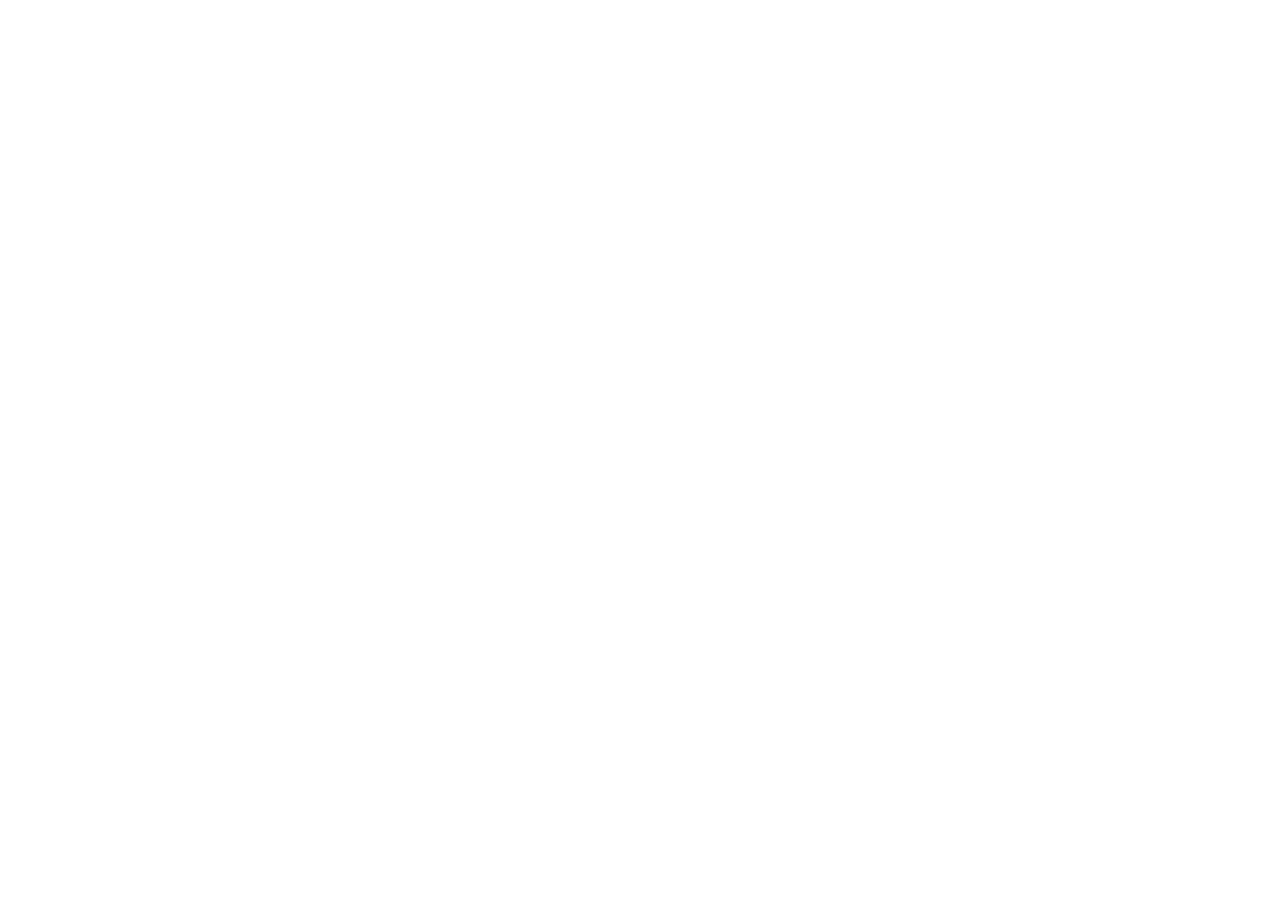
==== index.html @ 4119b483 "estructura basica pagina Viajes Chile- Autor Adrián Ramos" ====
<!DOCTYPE html>
<html lang="es">
<head>
    <meta charset="UTF-8">
    <!-- Metas -->
    <meta http-equiv="X-UA-Compatible" content="IE=edge">
    <meta name="viewport" content="width=device-width, initial-scale=1.0">
    <meta name="title" content="Viajes_Chile || Desafio Latam">
    <meta name="description" content="Sitio de Agencia de viajes --Viajes Chile--, viaja a todo chile a precios modicos">
    <meta name="author" content="Adrian Ramos">
    <meta name="keywords" content="Viajes Chile, Quienes Somos, Contactos, Destacados">
    <!-- Bootstraps -->
    <link href="https://cdn.jsdelivr.net/npm/bootstrap@5.1.3/dist/css/bootstrap.min.css" rel="stylesheet" integrity="sha384-1BmE4kWBq78iYhFldvKuhfTAU6auU8tT94WrHftjDbrCEXSU1oBoqyl2QvZ6jIW3" crossorigin="anonymous">
    <!-- Fonts -->
    <script src="https://kit.fontawesome.com/41b8753ddc.js" crossorigin="anonymous"></script>
    <!-- icons -->
    <script src="https://kit.fontawesome.com/41b8753ddc.js" crossorigin="anonymous"></script>
    <!-- Style -->
    <link rel="stylesheet" href="Assets/css/style.css">
    <title>Viajes_Chile ||Desafio Latam</title>
</head>
<body>
    <!-- Header -->
    <header>
        <!-- Nav -->
        <nav></nav>

    </header>
    <!-- Section Quienes Somos -->
    
    <section></section>

    <!-- Section Destacados -->
    
    <section></section>

    <!-- Form / Contacto-->

    <form action=""></form>

    <!-- footer -->
    
    <footer></footer>

    <!-- Scripts -->
    <script src="https://cdn.jsdelivr.net/npm/bootstrap@5.1.3/dist/js/bootstrap.bundle.min.js" integrity="sha384-ka7Sk0Gln4gmtz2MlQnikT1wXgYsOg+OMhuP+IlRH9sENBO0LRn5q+8nbTov4+1p" crossorigin="anonymous"></script>
    <script src="https://cdn.jsdelivr.net/npm/@popperjs/core@2.10.2/dist/umd/popper.min.js" integrity="sha384-7+zCNj/IqJ95wo16oMtfsKbZ9ccEh31eOz1HGyDuCQ6wgnyJNSYdrPa03rtR1zdB" crossorigin="anonymous"></script>
    <script src="https://cdn.jsdelivr.net/npm/bootstrap@5.1.3/dist/js/bootstrap.min.js" integrity="sha384-QJHtvGhmr9XOIpI6YVutG+2QOK9T+ZnN4kzFN1RtK3zEFEIsxhlmWl5/YESvpZ13" crossorigin="anonymous"></script>
</body>
</html>
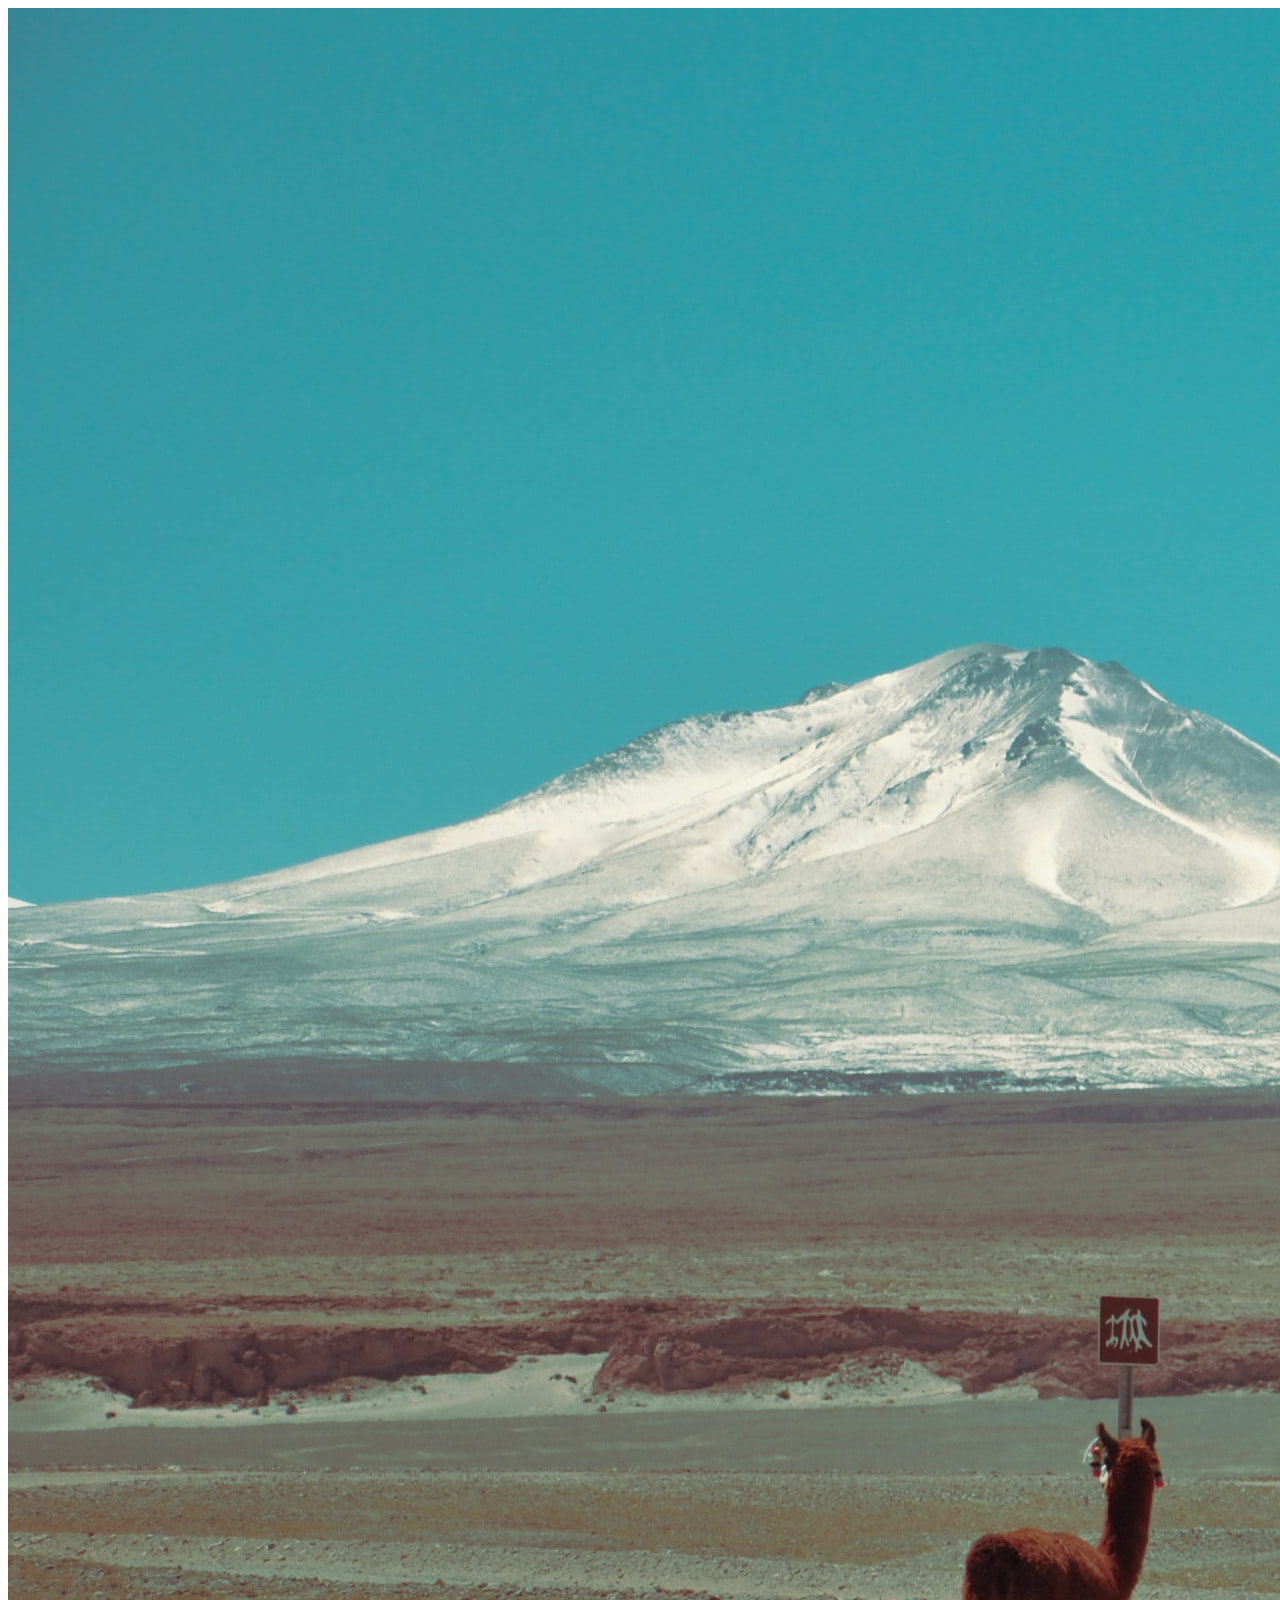
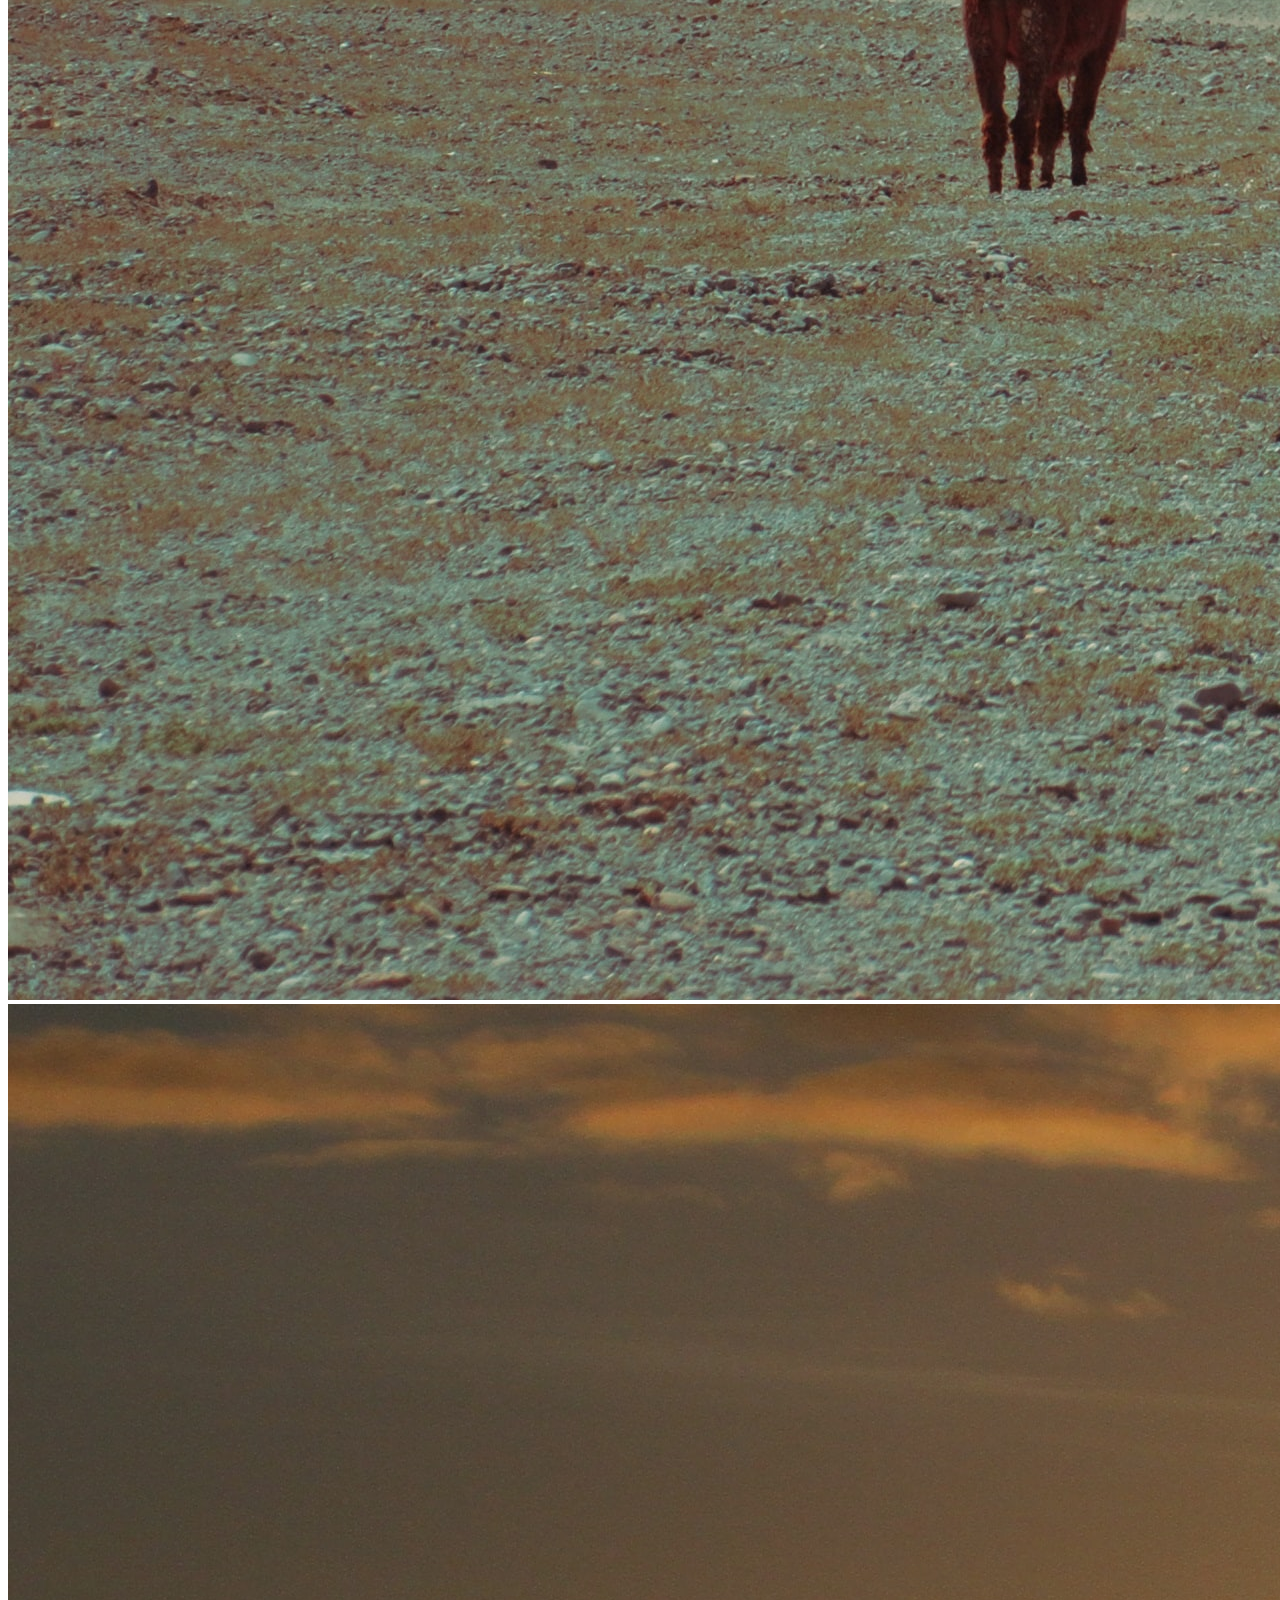
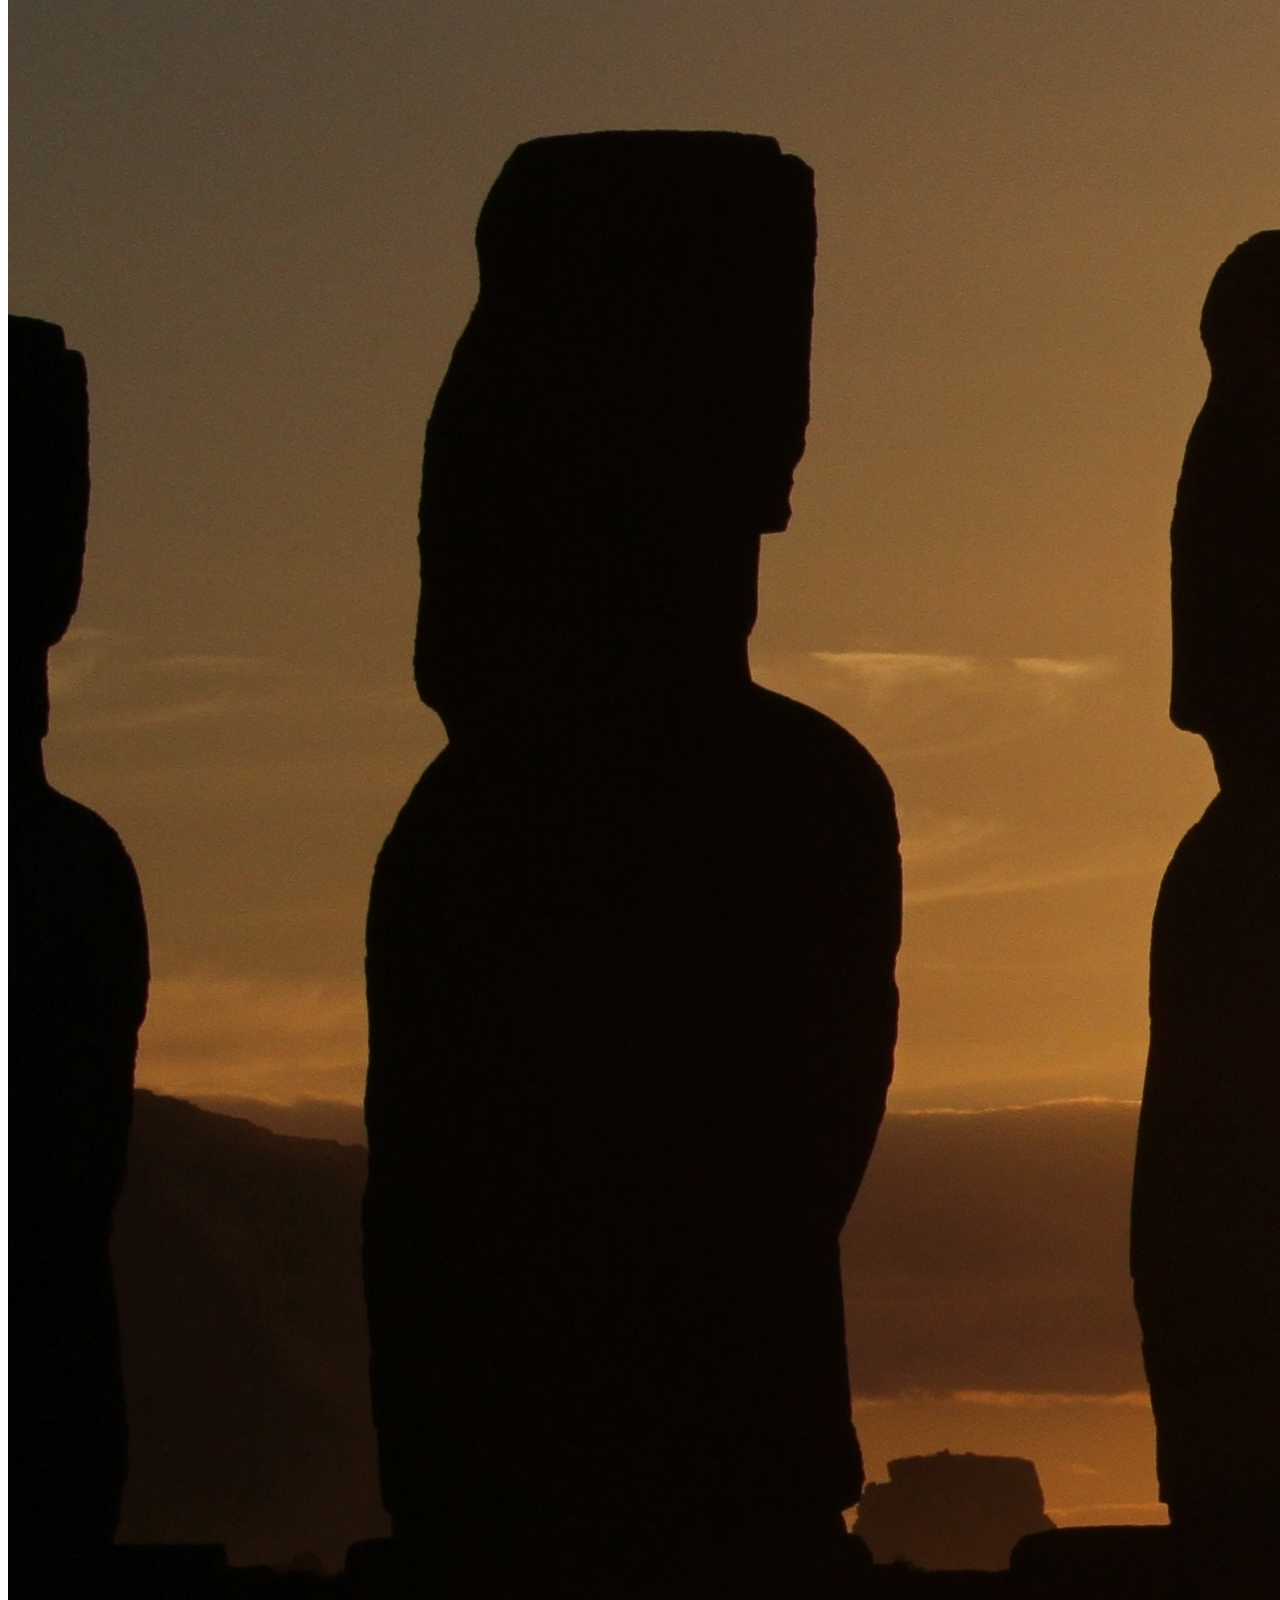
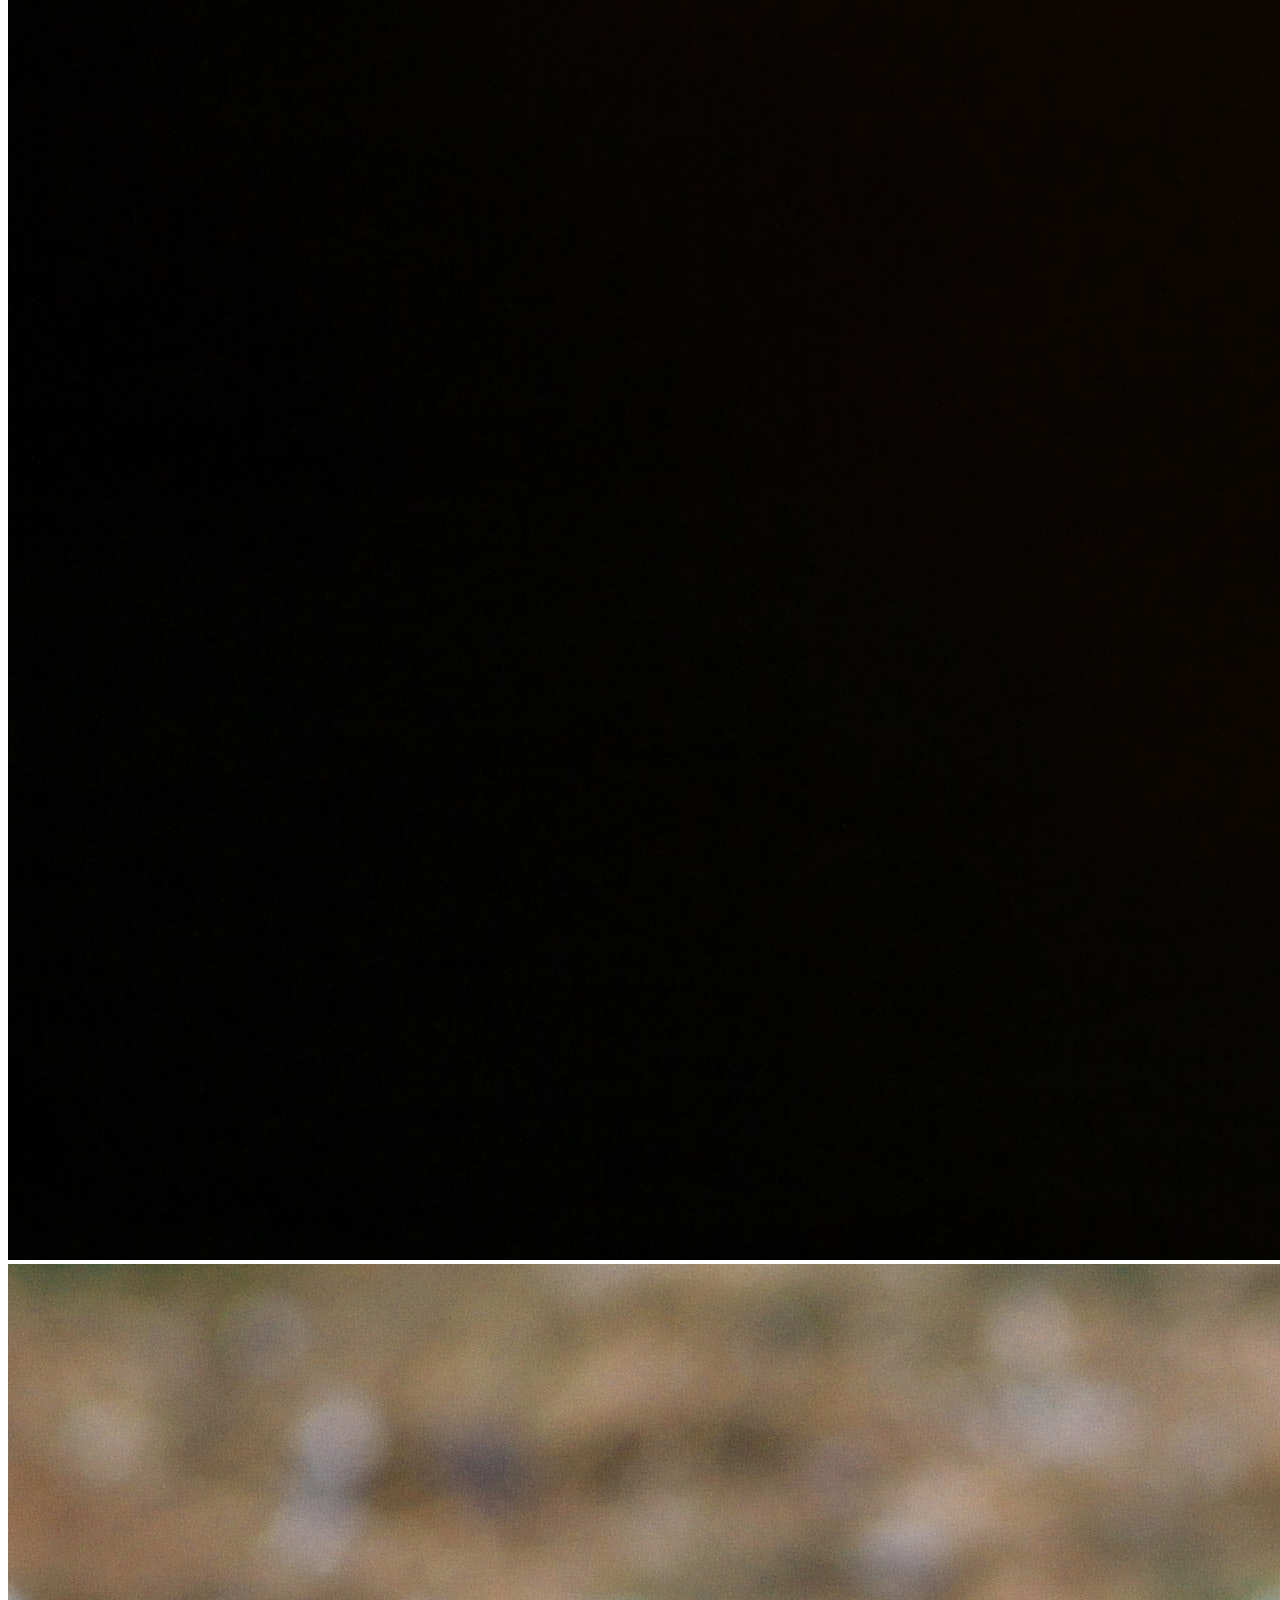
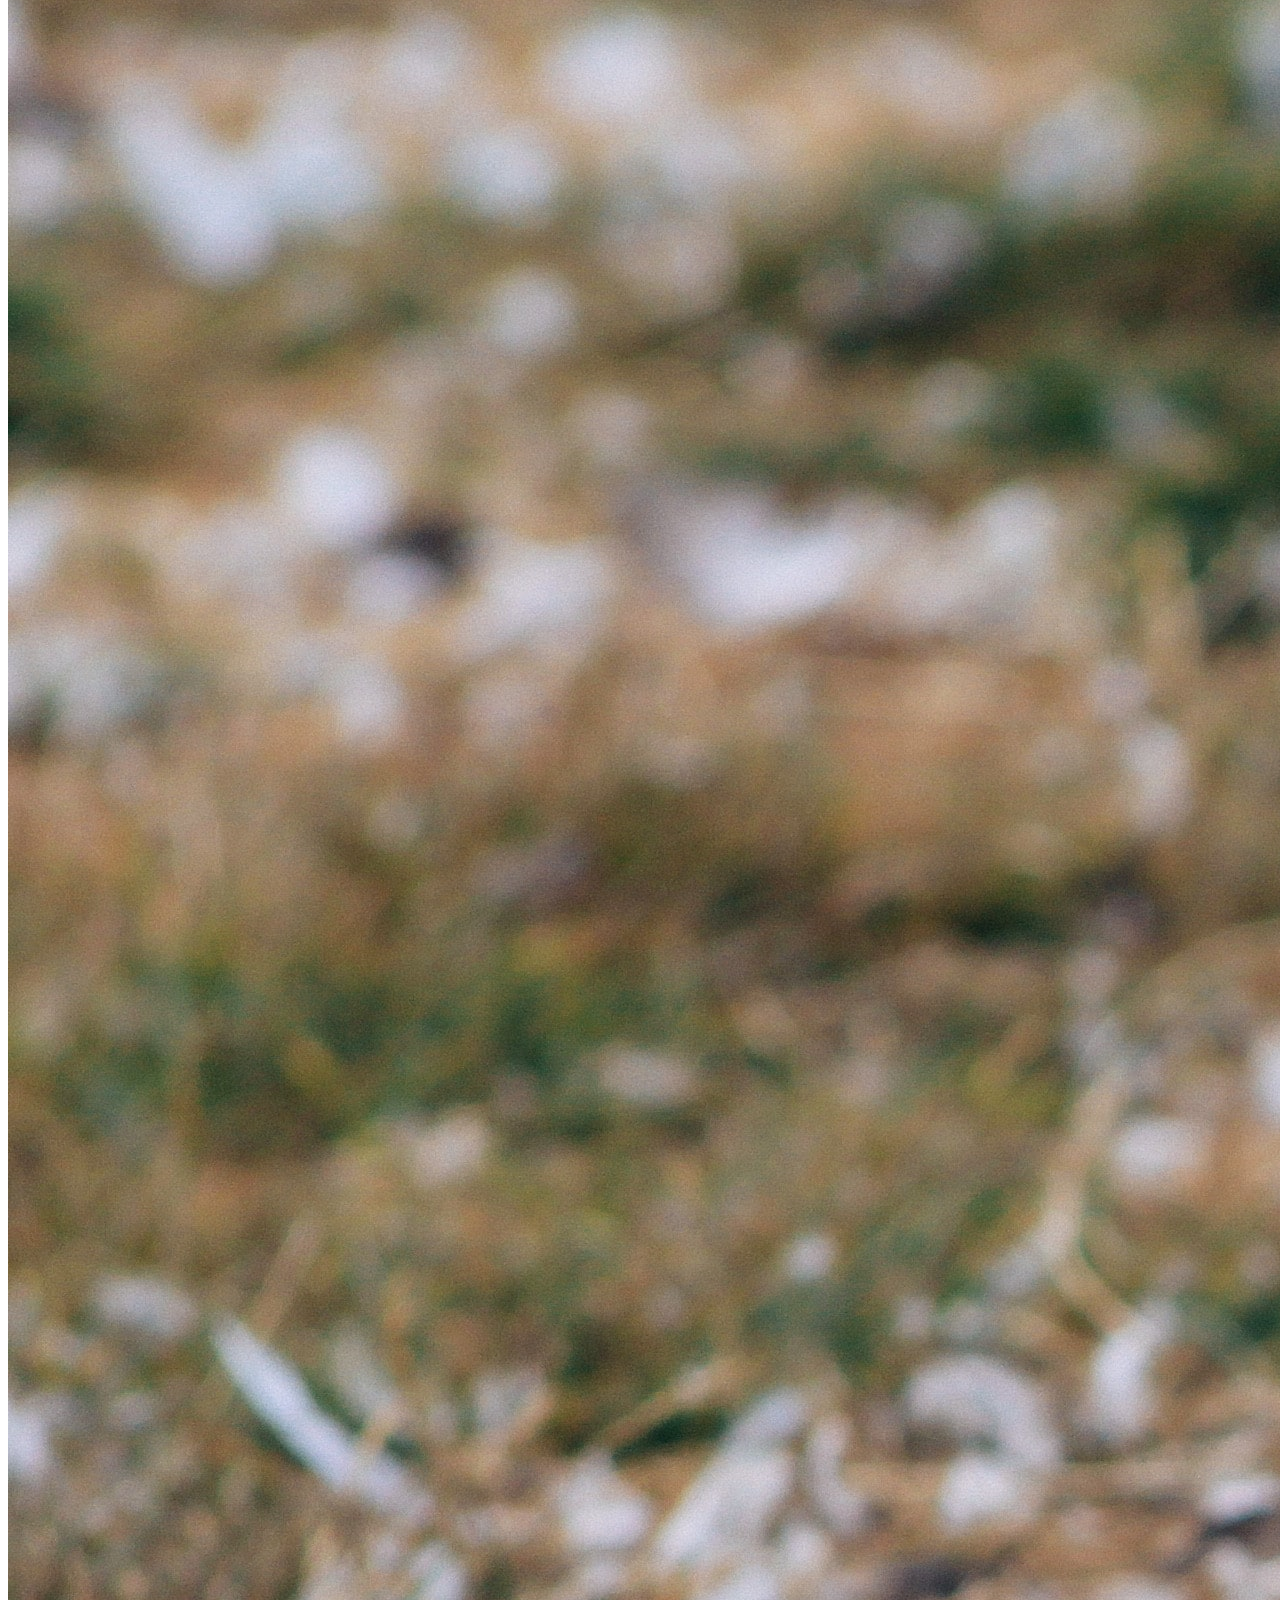
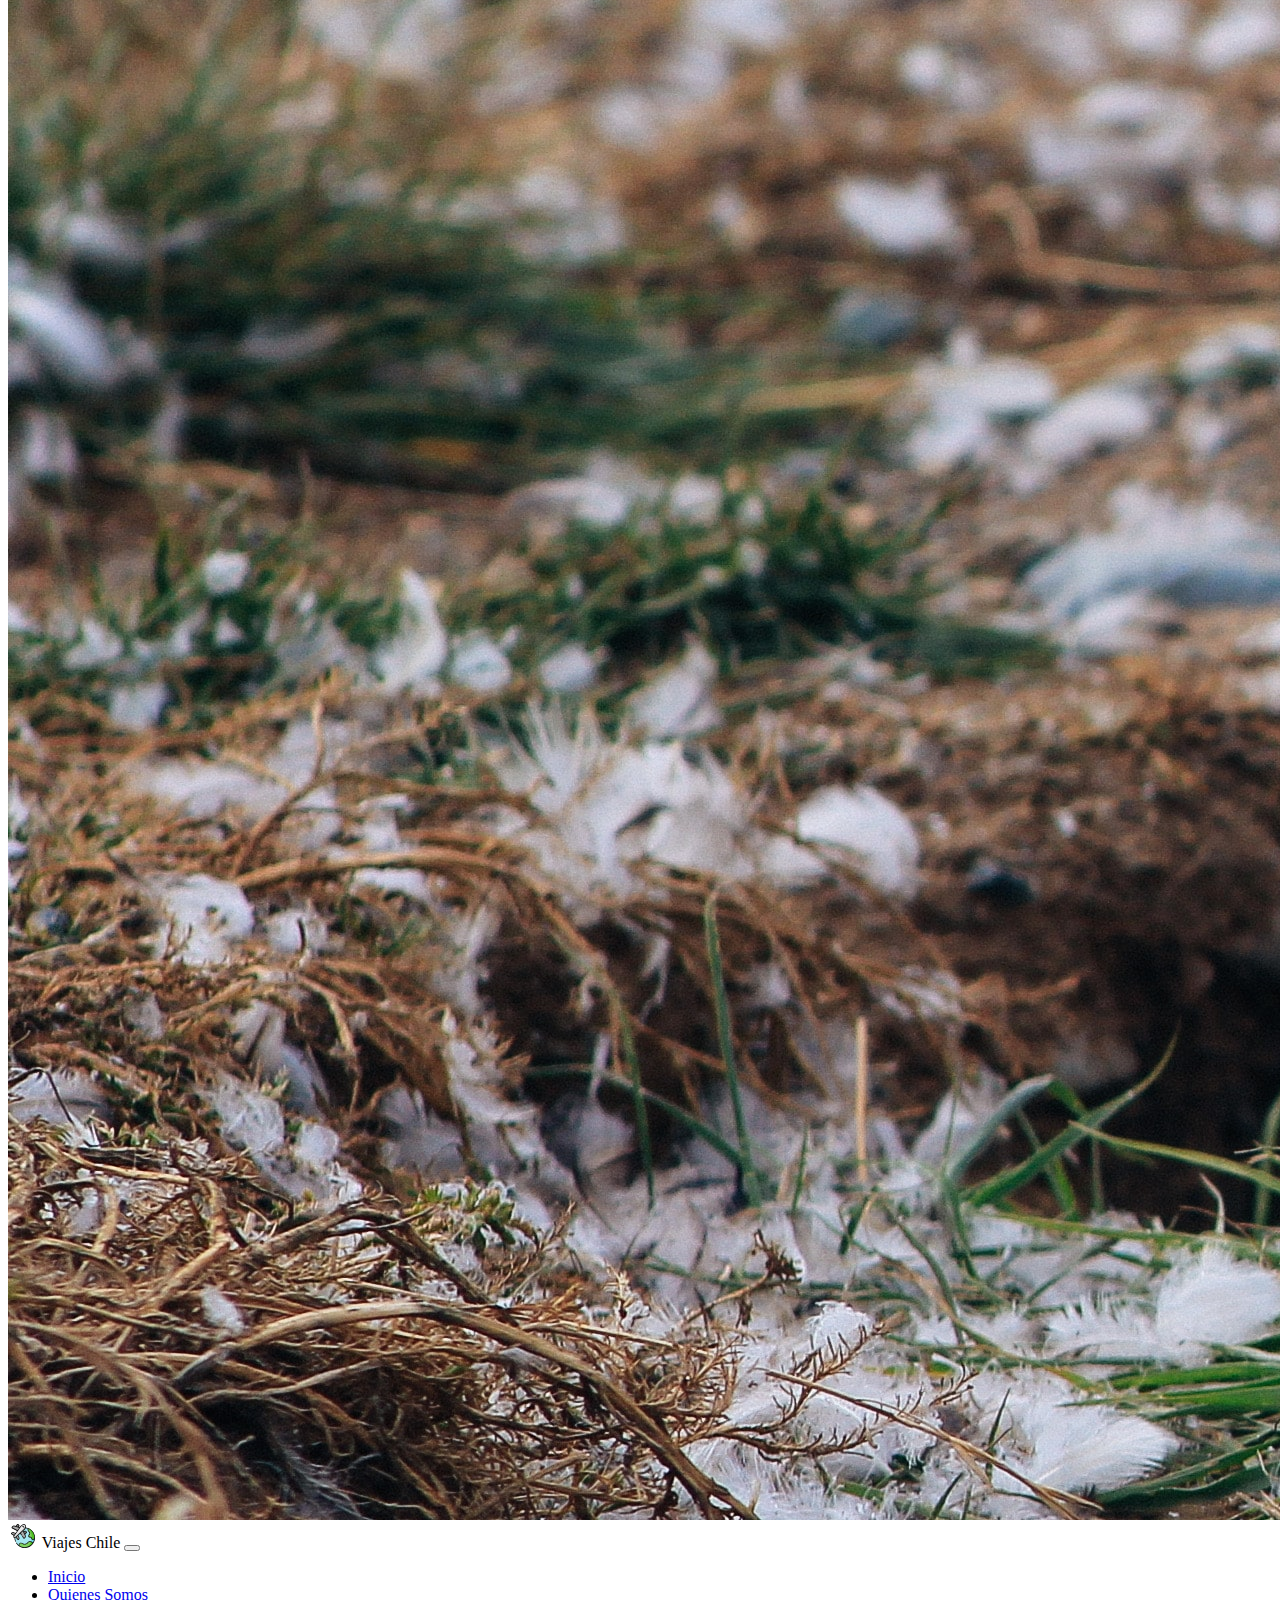
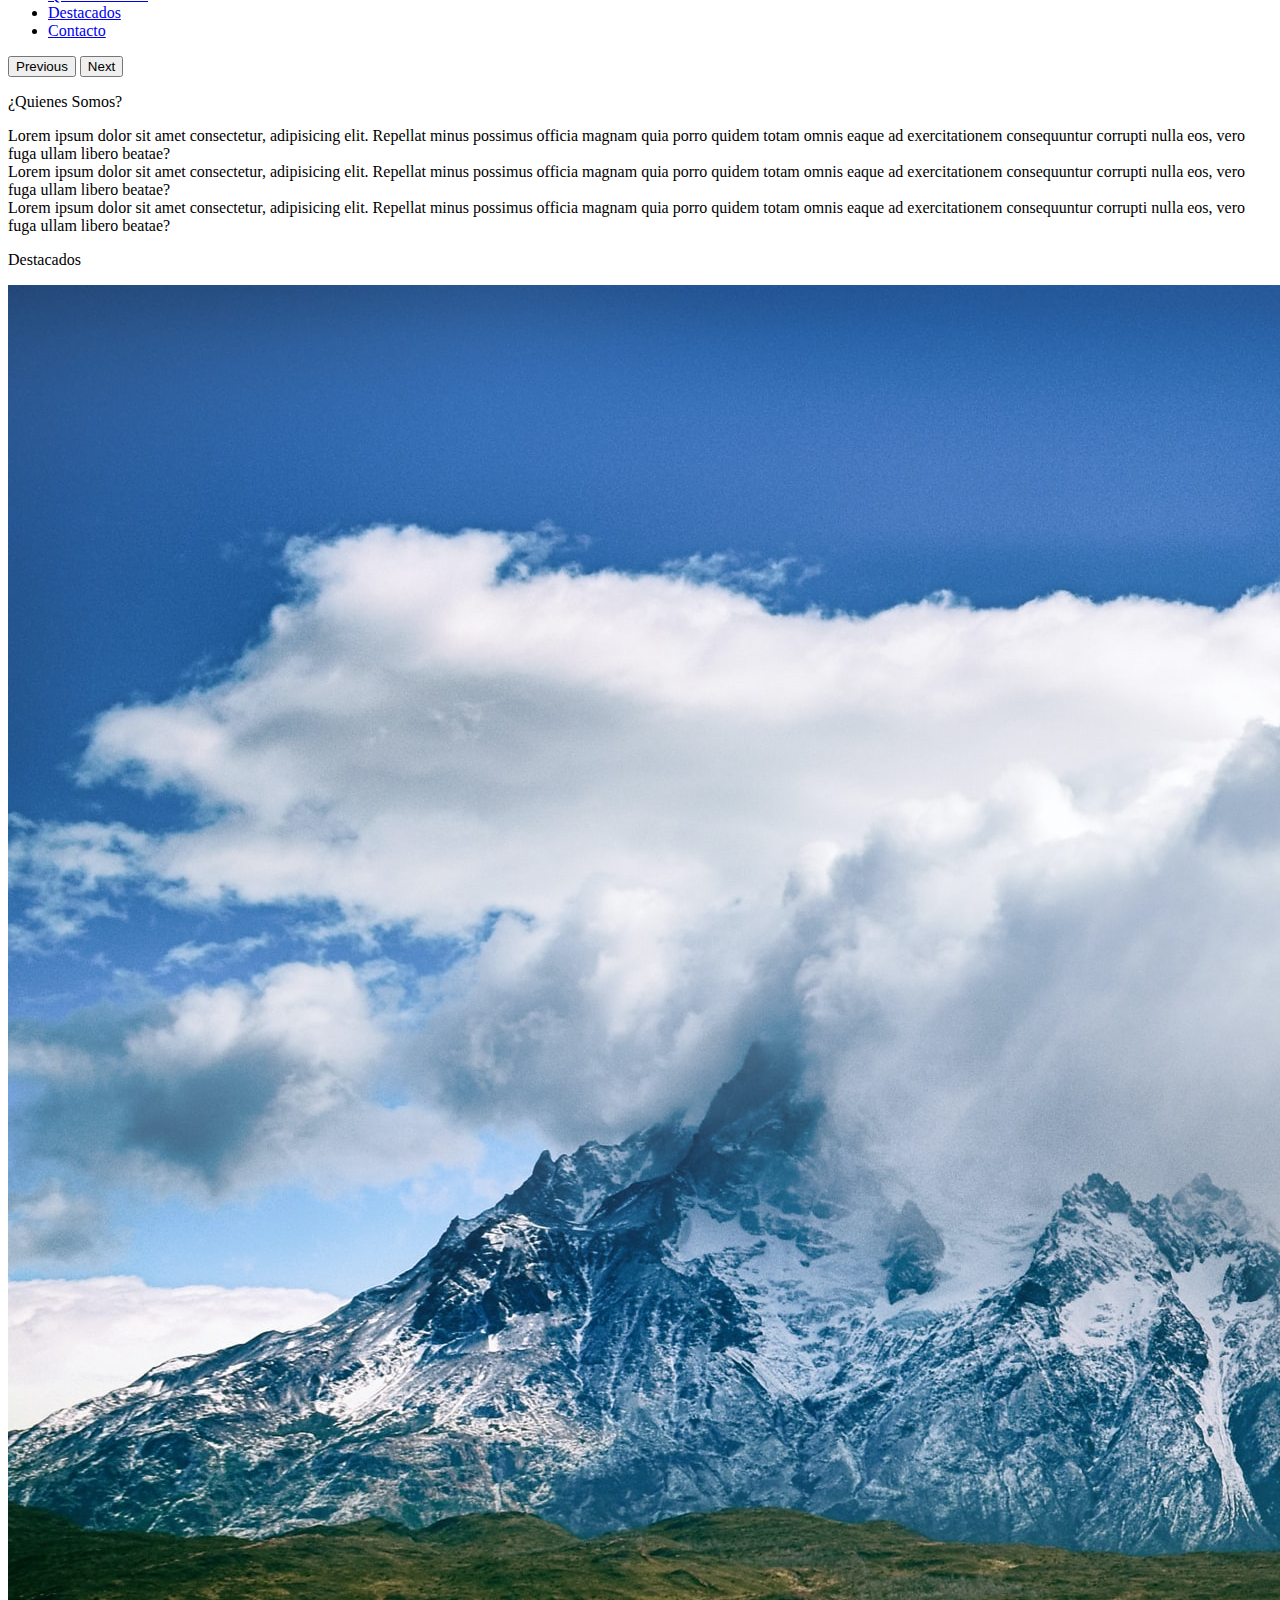
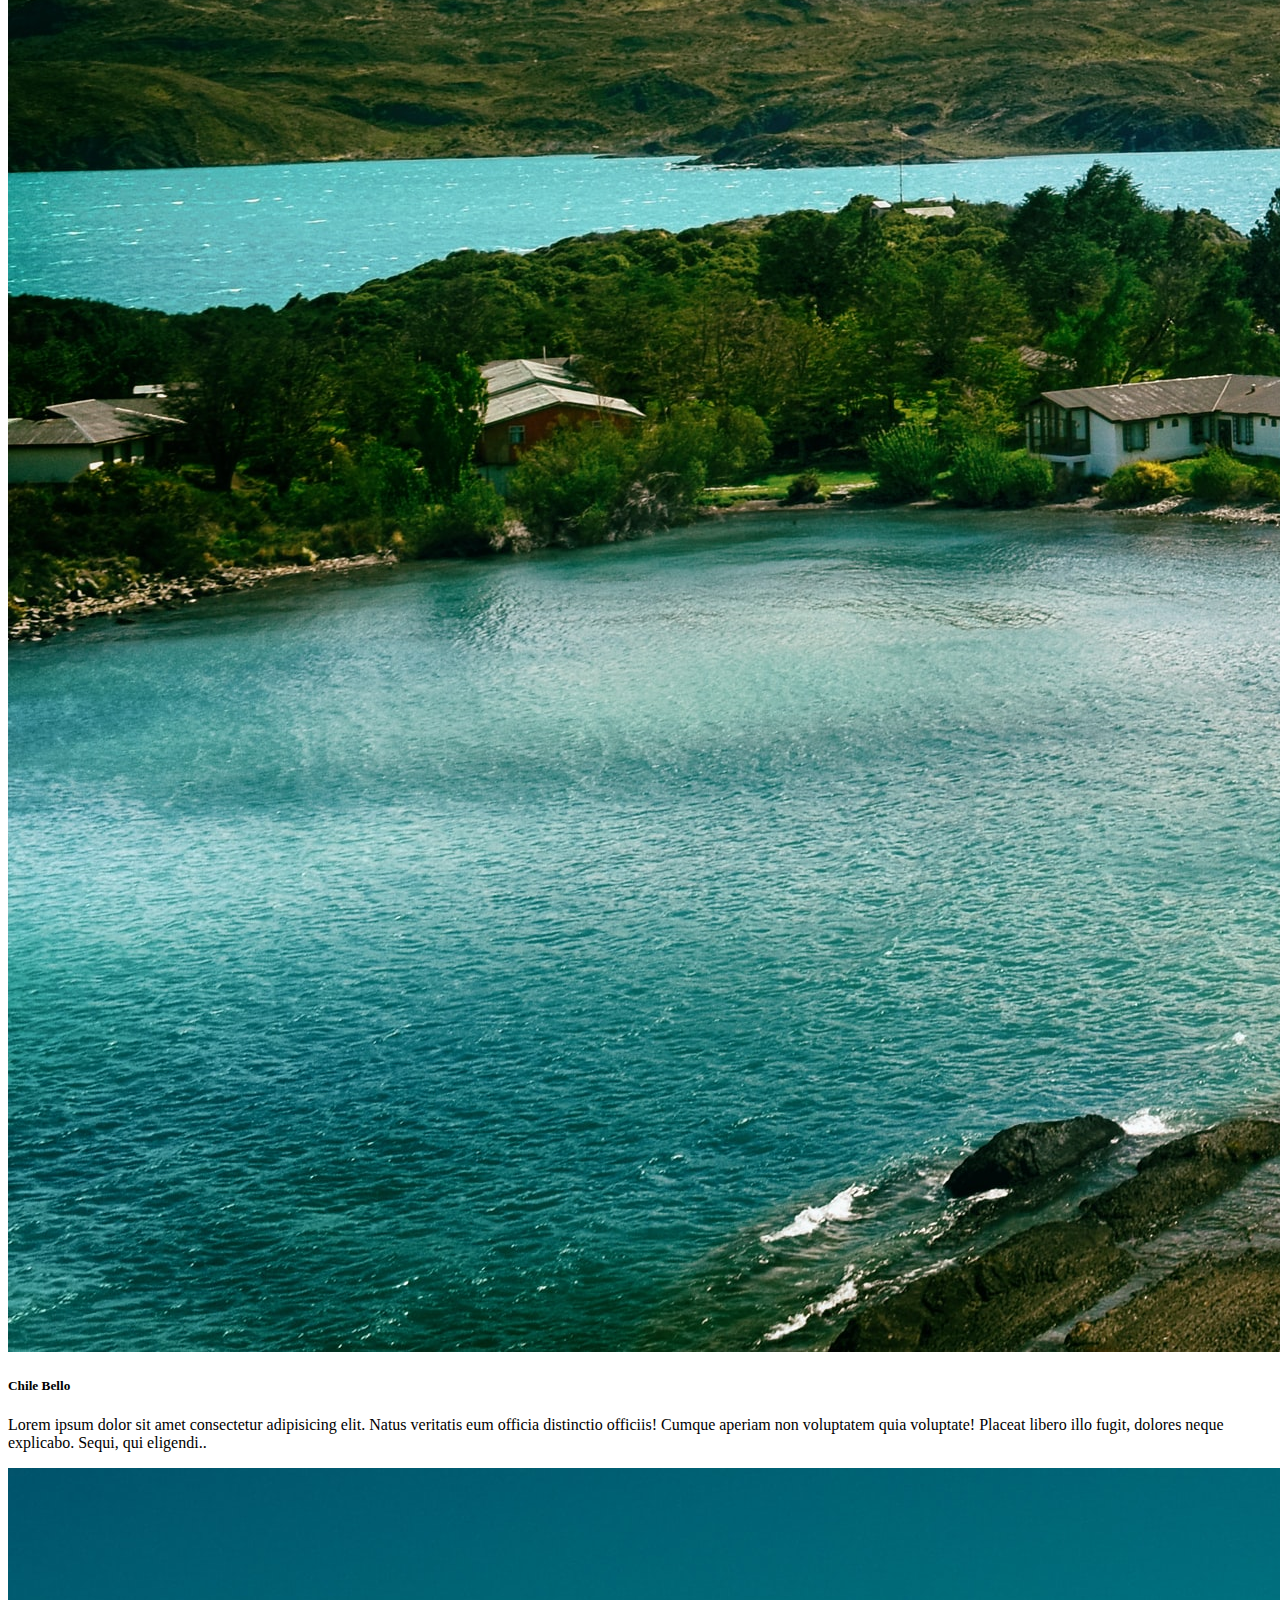
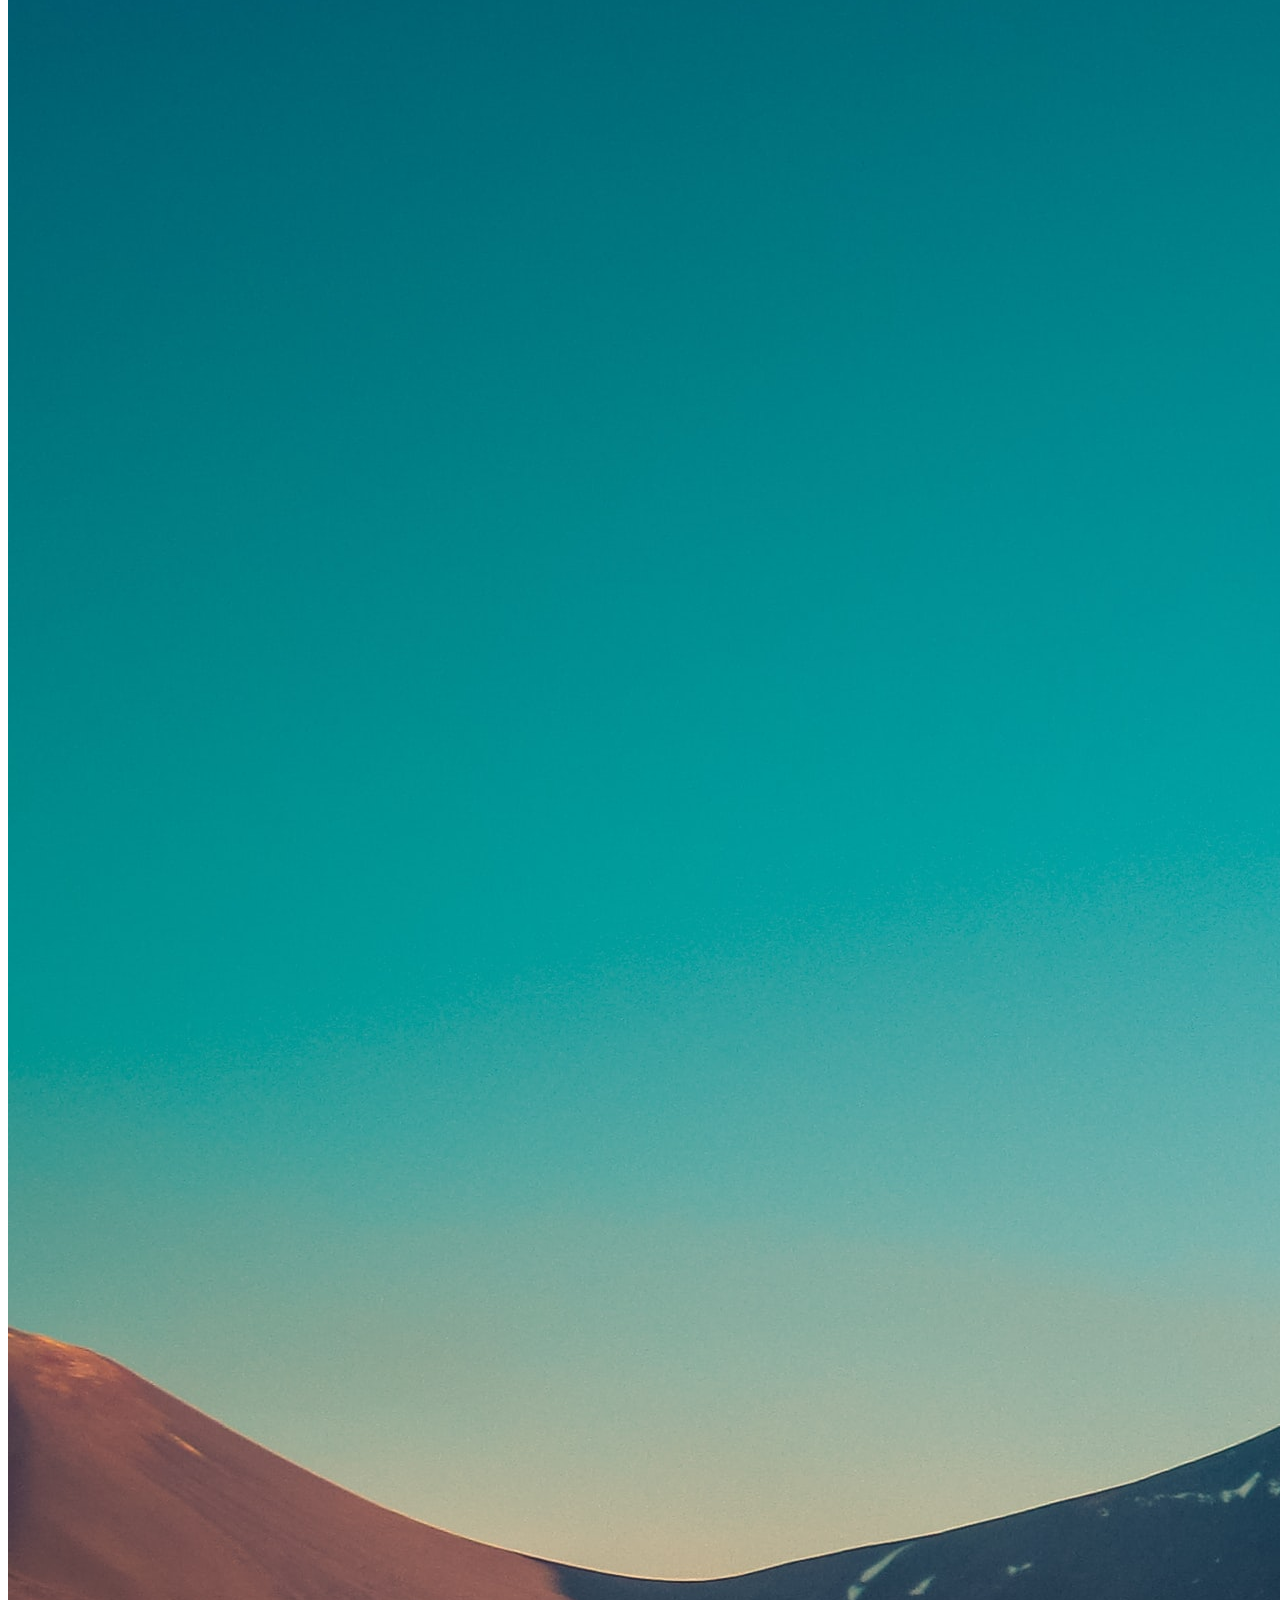
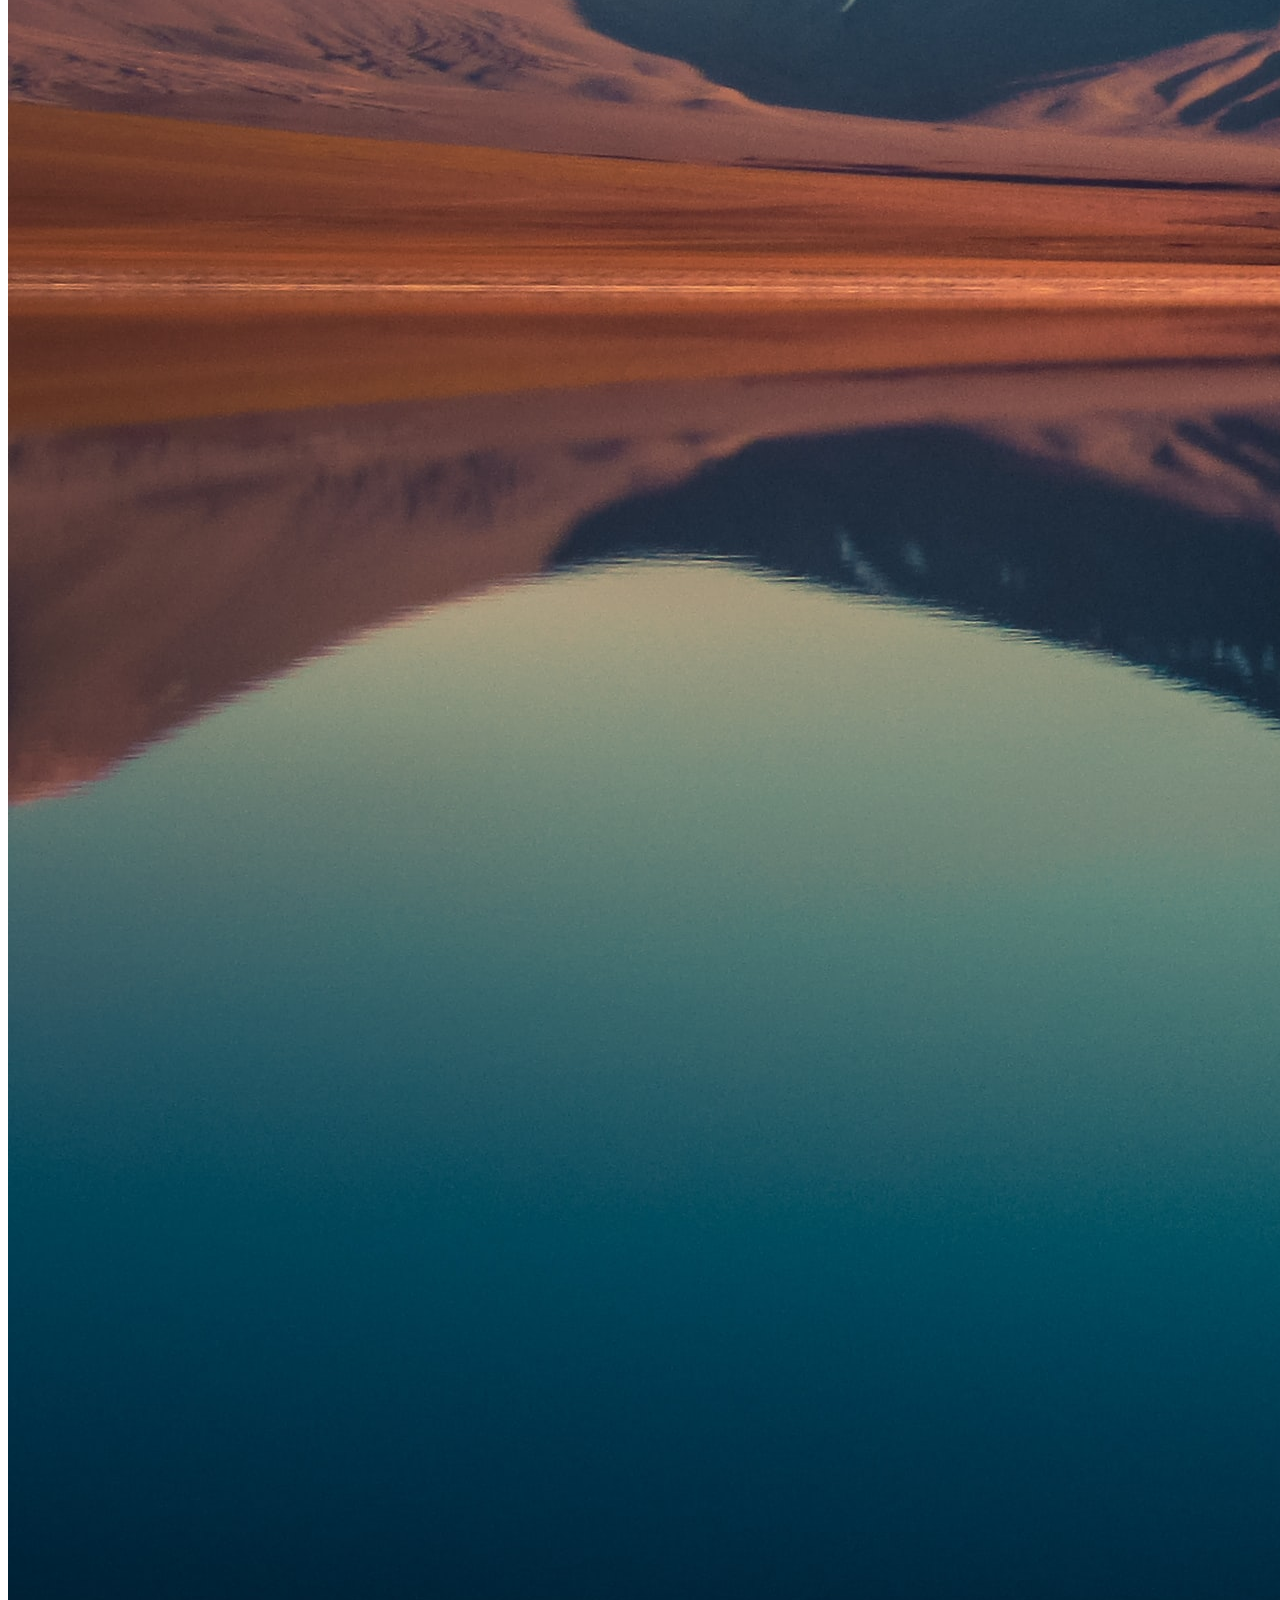
==== commit f988c5b4: "primera estructura ordena de elementos" ====
--- a/index.html
+++ b/index.html
@@ -1,50 +1,245 @@
 <!DOCTYPE html>
 <html lang="es">
-<head>
-    <meta charset="UTF-8">
-    <!-- Metas -->
-    <meta http-equiv="X-UA-Compatible" content="IE=edge">
-    <meta name="viewport" content="width=device-width, initial-scale=1.0">
-    <meta name="title" content="Viajes_Chile || Desafio Latam">
-    <meta name="description" content="Sitio de Agencia de viajes --Viajes Chile--, viaja a todo chile a precios modicos">
-    <meta name="author" content="Adrian Ramos">
-    <meta name="keywords" content="Viajes Chile, Quienes Somos, Contactos, Destacados">
-    <!-- Bootstraps -->
-    <link href="https://cdn.jsdelivr.net/npm/bootstrap@5.1.3/dist/css/bootstrap.min.css" rel="stylesheet" integrity="sha384-1BmE4kWBq78iYhFldvKuhfTAU6auU8tT94WrHftjDbrCEXSU1oBoqyl2QvZ6jIW3" crossorigin="anonymous">
-    <!-- Fonts -->
-    <script src="https://kit.fontawesome.com/41b8753ddc.js" crossorigin="anonymous"></script>
-    <!-- icons -->
-    <script src="https://kit.fontawesome.com/41b8753ddc.js" crossorigin="anonymous"></script>
-    <!-- Style -->
-    <link rel="stylesheet" href="Assets/css/style.css">
-    <title>Viajes_Chile ||Desafio Latam</title>
-</head>
-<body>
-    <!-- Header -->
-    <header>
-        <!-- Nav -->
-        <nav></nav>
-
-    </header>
-    <!-- Section Quienes Somos -->
-    
-    <section></section>
-
-    <!-- Section Destacados -->
-    
-    <section></section>
-
-    <!-- Form / Contacto-->
-
-    <form action=""></form>
-
-    <!-- footer -->
-    
-    <footer></footer>
-
-    <!-- Scripts -->
-    <script src="https://cdn.jsdelivr.net/npm/bootstrap@5.1.3/dist/js/bootstrap.bundle.min.js" integrity="sha384-ka7Sk0Gln4gmtz2MlQnikT1wXgYsOg+OMhuP+IlRH9sENBO0LRn5q+8nbTov4+1p" crossorigin="anonymous"></script>
-    <script src="https://cdn.jsdelivr.net/npm/@popperjs/core@2.10.2/dist/umd/popper.min.js" integrity="sha384-7+zCNj/IqJ95wo16oMtfsKbZ9ccEh31eOz1HGyDuCQ6wgnyJNSYdrPa03rtR1zdB" crossorigin="anonymous"></script>
-    <script src="https://cdn.jsdelivr.net/npm/bootstrap@5.1.3/dist/js/bootstrap.min.js" integrity="sha384-QJHtvGhmr9XOIpI6YVutG+2QOK9T+ZnN4kzFN1RtK3zEFEIsxhlmWl5/YESvpZ13" crossorigin="anonymous"></script>
-</body>
+    <head>
+        <!-- Metas -->
+        <meta charset="UTF-8">
+        <meta http-equiv="X-UA-Compatible" content="IE=edge">
+        <meta name="viewport" content="width=device-width, initial-scale=1.0">
+        <meta name="title" content="Viajes_Chile || Desafio Latam">
+        <meta name="description" content="Sitio de Agencia de viajes --Viajes
+            Chile--, viaja a todo chile a precios modicos">
+        <meta name="author" content="Adrian Ramos">
+        <meta name="keywords" content="Viajes Chile, Quienes Somos, Contactos,
+            Destacados">
+
+        <!-- Bootstraps -->
+        <link
+            href="https://cdn.jsdelivr.net/npm/bootstrap@5.1.3/dist/css/bootstrap.min.css"
+            rel="stylesheet"
+            integrity="sha384-1BmE4kWBq78iYhFldvKuhfTAU6auU8tT94WrHftjDbrCEXSU1oBoqyl2QvZ6jIW3"
+            crossorigin="anonymous">
+        <!-- Fonts -->
+        <script src="https://kit.fontawesome.com/41b8753ddc.js"
+            crossorigin="anonymous"></script>
+        <!-- icons -->
+        <script src="https://kit.fontawesome.com/41b8753ddc.js"
+            crossorigin="anonymous"></script>
+        <!-- Style -->
+        <link rel="stylesheet" href="Assets/css/style.css">
+
+        <title>Viajes_Chile ||Desafio Latam</title>
+    </head>
+    <body>
+        <!-- Header -->
+        <header>
+
+            <!-- Header Carrusel -->
+            <div id="carouselExampleControls" class="carousel slide"
+                data-bs-ride="carousel">
+                <div class="carousel-inner">
+                    <div class="carousel-item active">
+                        <img src="Assets/img/carousel1.jpg" class="d-block
+                            w-100" alt="Imagen_zona_Norte">
+                    </div>
+                    <div class="carousel-item">
+                        <img src="Assets/img/carousel2.jpg" class="d-block
+                            w-100" alt="Imagen_zona_central_Isla_de_pascua">
+                    </div>
+                    <div class="carousel-item">
+                        <img src="Assets/img/carousel3.jpg" class="d-block
+                            w-100" alt="Imagen_zona_austral_">
+                    </div>
+                </div>
+                <!-- Nav -->
+                <div class="carousel-caption top-0">
+                    <nav class="navbar navbar-expand-lg navbar-dark">
+                        <div class="container-fluid">
+                            <!-- logo empresa -->
+                            <img src="/Assets/img/viajes.svg" alt="" width="30"
+                                height="24" class="d-inline-block align-text-top">
+                            Viajes Chile
+                            <button class="navbar-toggler" type="button"
+                                data-bs-toggle="collapse"
+                                data-bs-target="#navbarNav"
+                                aria-controls="navbarNav" aria-expanded="false"
+                                aria-label="Toggle navigation">
+                                <span class="navbar-toggler-icon"></span>
+                            </button>
+                            <div class="collapse navbar-collapse
+                                justify-content-end" id="navbarNav">
+                                <ul class="navbar-nav ">
+                                    <li class="nav-item ">
+                                        <a class="nav-link active"
+                                            aria-current="page" href="#">Inicio</a>
+                                    </li>
+                                    <li class="nav-item">
+                                        <a class="nav-link"
+                                            href="#Quienes_somos">Quienes Somos</a>
+                                    </li>
+                                    <li class="nav-item">
+                                        <a class="nav-link" href="#Destacados">Destacados</a>
+                                    </li>
+                                    <li class="nav-item">
+                                        <a class="nav-link" href="#Contacto">Contacto</a>
+                                    </li>
+                                </ul>
+                            </div>
+                        </div>
+                    </nav>
+                </div>
+                <button class="carousel-control-prev" type="button"
+                    data-bs-target="#carouselExampleControls"
+                    data-bs-slide="prev">
+                    <span class="carousel-control-prev-icon" aria-hidden="true"></span>
+                    <span class="visually-hidden">Previous</span>
+                </button>
+                <button class="carousel-control-next" type="button"
+                    data-bs-target="#carouselExampleControls"
+                    data-bs-slide="next">
+                    <span class="carousel-control-next-icon" aria-hidden="true"></span>
+                    <span class="visually-hidden">Next</span>
+                </button>
+            </div>
+
+
+        </header>
+        <!-- Section Quienes Somos -->
+
+        <section id="Quienes_somos" class="bg-black text-white">
+            <p class="text-center h3">¿Quienes Somos?</p>
+            <div class="container">
+
+                <div class="row align-items-center">
+                    <div class="col">
+                        Lorem ipsum dolor sit amet consectetur, adipisicing
+                        elit. Repellat minus possimus officia magnam quia porro
+                        quidem totam omnis eaque ad exercitationem consequuntur
+                        corrupti nulla eos, vero fuga ullam libero beatae?
+                    </div>
+                    <div class="col">
+                        Lorem ipsum dolor sit amet consectetur, adipisicing
+                        elit. Repellat minus possimus officia magnam quia porro
+                        quidem totam omnis eaque ad exercitationem consequuntur
+                        corrupti nulla eos, vero fuga ullam libero beatae?
+                    </div>
+                    <div class="col">
+                        Lorem ipsum dolor sit amet consectetur, adipisicing
+                        elit. Repellat minus possimus officia magnam quia porro
+                        quidem totam omnis eaque ad exercitationem consequuntur
+                        corrupti nulla eos, vero fuga ullam libero beatae?
+                    </div>
+                </div>
+
+            </div>
+
+        </section>
+
+
+        <!-- Section Destacados -->
+
+        <section id="Destacados" class="bg-black text-white">
+            <p class="text-center h3">Destacados</p>
+            <div class="card-group">
+                <!-- card -->
+                <div class="card">
+                    <img src="Assets/img/card1.jpg" class="card-img-top"
+                        alt="montañas_sur_de_chile">
+                    <div class="card-body bg-info">
+                        <h5 class="card-title">Chile Bello</h5>
+                        <p class="card-text">Lorem ipsum dolor sit amet
+                            consectetur adipisicing elit. Natus veritatis eum
+                            officia distinctio officiis! Cumque aperiam non
+                            voluptatem quia voluptate! Placeat libero illo
+                            fugit, dolores neque explicabo. Sequi, qui
+                            eligendi..</p>
+                    </div>
+                </div>
+                <!-- card -->
+                <div class="card">
+                    <img src="Assets/img/card2.jpg" class="card-img-top"
+                        alt="lago_altiplano">
+                    <div class="card-body bg-info">
+                        <h5 class="card-title">Chile Bello</h5>
+                        <p class="card-text">Lorem ipsum dolor sit amet
+                            consectetur adipisicing elit. Natus veritatis eum
+                            officia distinctio officiis! Cumque aperiam non
+                            voluptatem quia voluptate! Placeat libero illo
+                            fugit, dolores neque explicabo. Sequi, qui
+                            eligendi..</p>
+                    </div>
+                </div>
+                <!-- card -->
+                <div class="card">
+                    <img src="Assets/img/card3.jpg" class="card-img-top"
+                        alt="salar_desierto">
+                    <div class="card-body bg-info">
+                        <h5 class="card-title">Chile Bello</h5>
+                        <p class="card-text">Lorem ipsum dolor sit amet
+                            consectetur adipisicing elit. Natus veritatis eum
+                            officia distinctio officiis! Cumque aperiam non
+                            voluptatem quia voluptate! Placeat libero illo
+                            fugit, dolores neque explicabo. Sequi, qui
+                            eligendi..</p>
+                    </div>
+                </div>
+                <!-- card -->
+                <div class="card">
+                    <img src="Assets/img/card4.jpg" class="card-img-top"
+                        alt="selva_desierto">
+                    <div class="card-body bg-info">
+                        <h5 class="card-title">Chile Bello</h5>
+                        <p class="card-text">Lorem ipsum dolor sit amet
+                            consectetur adipisicing elit. Natus veritatis eum
+                            officia distinctio officiis! Cumque aperiam non
+                            voluptatem quia voluptate! Placeat libero illo
+                            fugit, dolores neque explicabo. Sequi, qui
+                            eligendi..</p>
+                    </div>
+                </div>
+            </div>
+        </section>
+
+        <!-- Form / Contacto-->
+        <section id="Contacto" class="bg-black text-white">
+            <p class="text-center h3">Contacto</p>
+            <div class="mb-3">
+                <label for="exampleFormControlInput1" class="form-label">Nombre</label>
+                <input type="text" class="form-control" id="exampleFormControlInput1" required>
+              </div>
+            <div class="mb-3">
+                <label for="exampleFormControlInput1" class="form-label">Asunto</label>
+                <input type="text" class="form-control" id="exampleFormControlInput1" required>
+              </div>
+              <div class="mb-3">
+                <label for="exampleFormControlTextarea1" class="form-label">Mensaje</label>
+                <textarea class="form-control" id="exampleFormControlTextarea1" rows="3"></textarea>
+              </div>
+              <button type="submit" class="btn btn-info text-white">Enviar</button>
+        </section>
+        <!-- footer -->
+
+        <footer class="d-flex flex-wrap justify-content-between align-items-center py-3 border-top bg-info">
+            <div class="col-md-4 d-flex align-items-center">
+              <span class="text-white">Viajes Chile</span>
+            </div>
+        
+            <ul class="nav col-md-4 justify-content-end list-unstyled d-flex">
+              <li class="ms-3"><a class="text-white" href="#"><i class="fa-brands fa-square-github"></i></a></li>
+              <li class="ms-3"><a class="text-white" href="#"><i class="fa-brands fa-linkedin"></i></a></li>
+              <li class="ms-3"><a class="text-white" href="#"><i class="fa-brands fa-square-twitter"></i></a></li>
+              <li class="ms-3"><a class="text-white" href="#"><i class="fa-brands fa-square-facebook"></i></a></li>
+            </ul>
+          </footer>
+
+        <!-- Scripts -->
+        <script
+            src="https://cdn.jsdelivr.net/npm/bootstrap@5.1.3/dist/js/bootstrap.min.js"
+            integrity="sha384-QJHtvGhmr9XOIpI6YVutG+2QOK9T+ZnN4kzFN1RtK3zEFEIsxhlmWl5/YESvpZ13"
+            crossorigin="anonymous"></script>
+        <!-- <script src="https://cdn.jsdelivr.net/npm/bootstrap@5.1.3/dist/js/bootstrap.bundle.min.js" integrity="sha384-ka7Sk0Gln4gmtz2MlQnikT1wXgYsOg+OMhuP+IlRH9sENBO0LRn5q+8nbTov4+1p" crossorigin="anonymous"></script>
+    <script src="https://cdn.jsdelivr.net/npm/@popperjs/core@2.10.2/dist/umd/popper.min.js" integrity="sha384-7+zCNj/IqJ95wo16oMtfsKbZ9ccEh31eOz1HGyDuCQ6wgnyJNSYdrPa03rtR1zdB" crossorigin="anonymous"></script> -->
+        <!-- Scripts funciones adicionales -->
+        <script src="Assets/js/Metodo_carrusel.js"></script>
+
+    </body>
 </html>--- a/Assets/css/style.css
+++ b/Assets/css/style.css
@@ -0,0 +1,12 @@
+/* header{
+    position: relative;
+    display: inline-block;
+}
+
+.navbar
+{
+    position: absolute;
+    top: 50%;
+    left: 50%;
+    transform: translate(-50%, -50%);
+} */
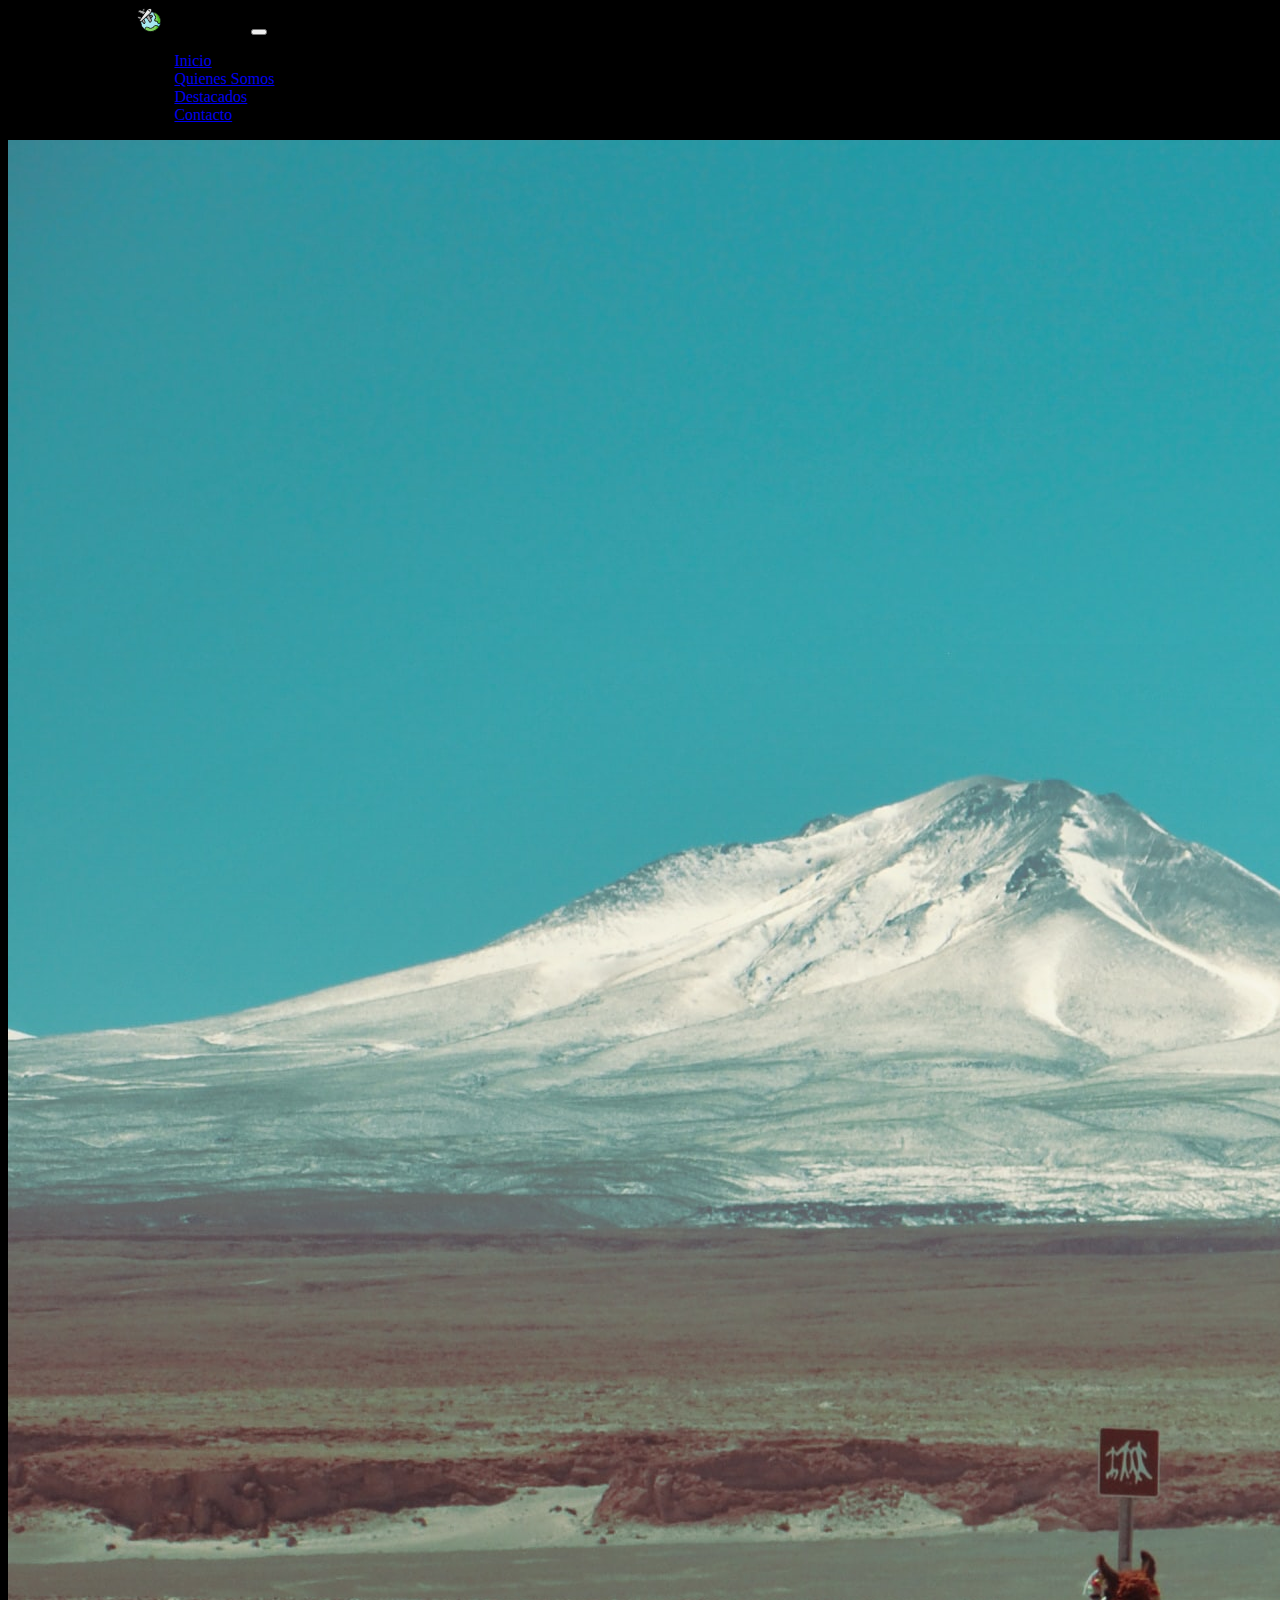
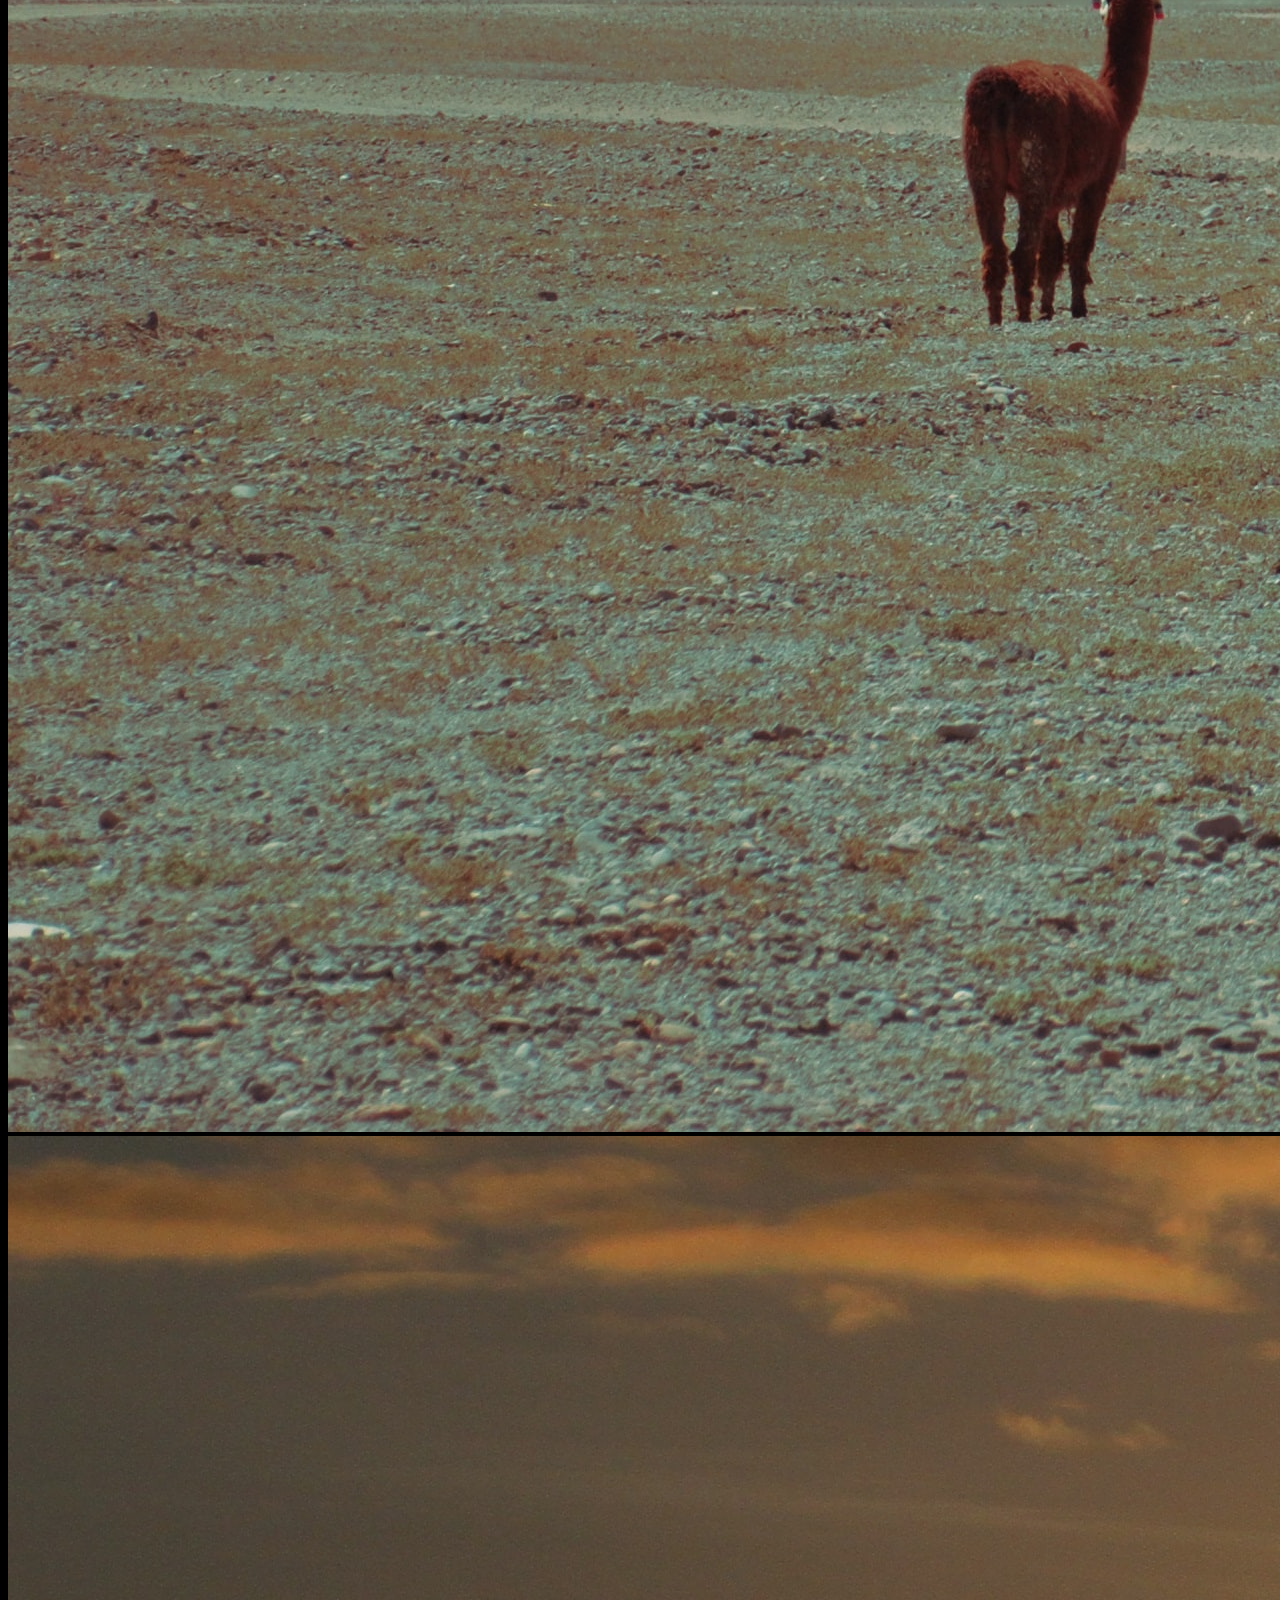
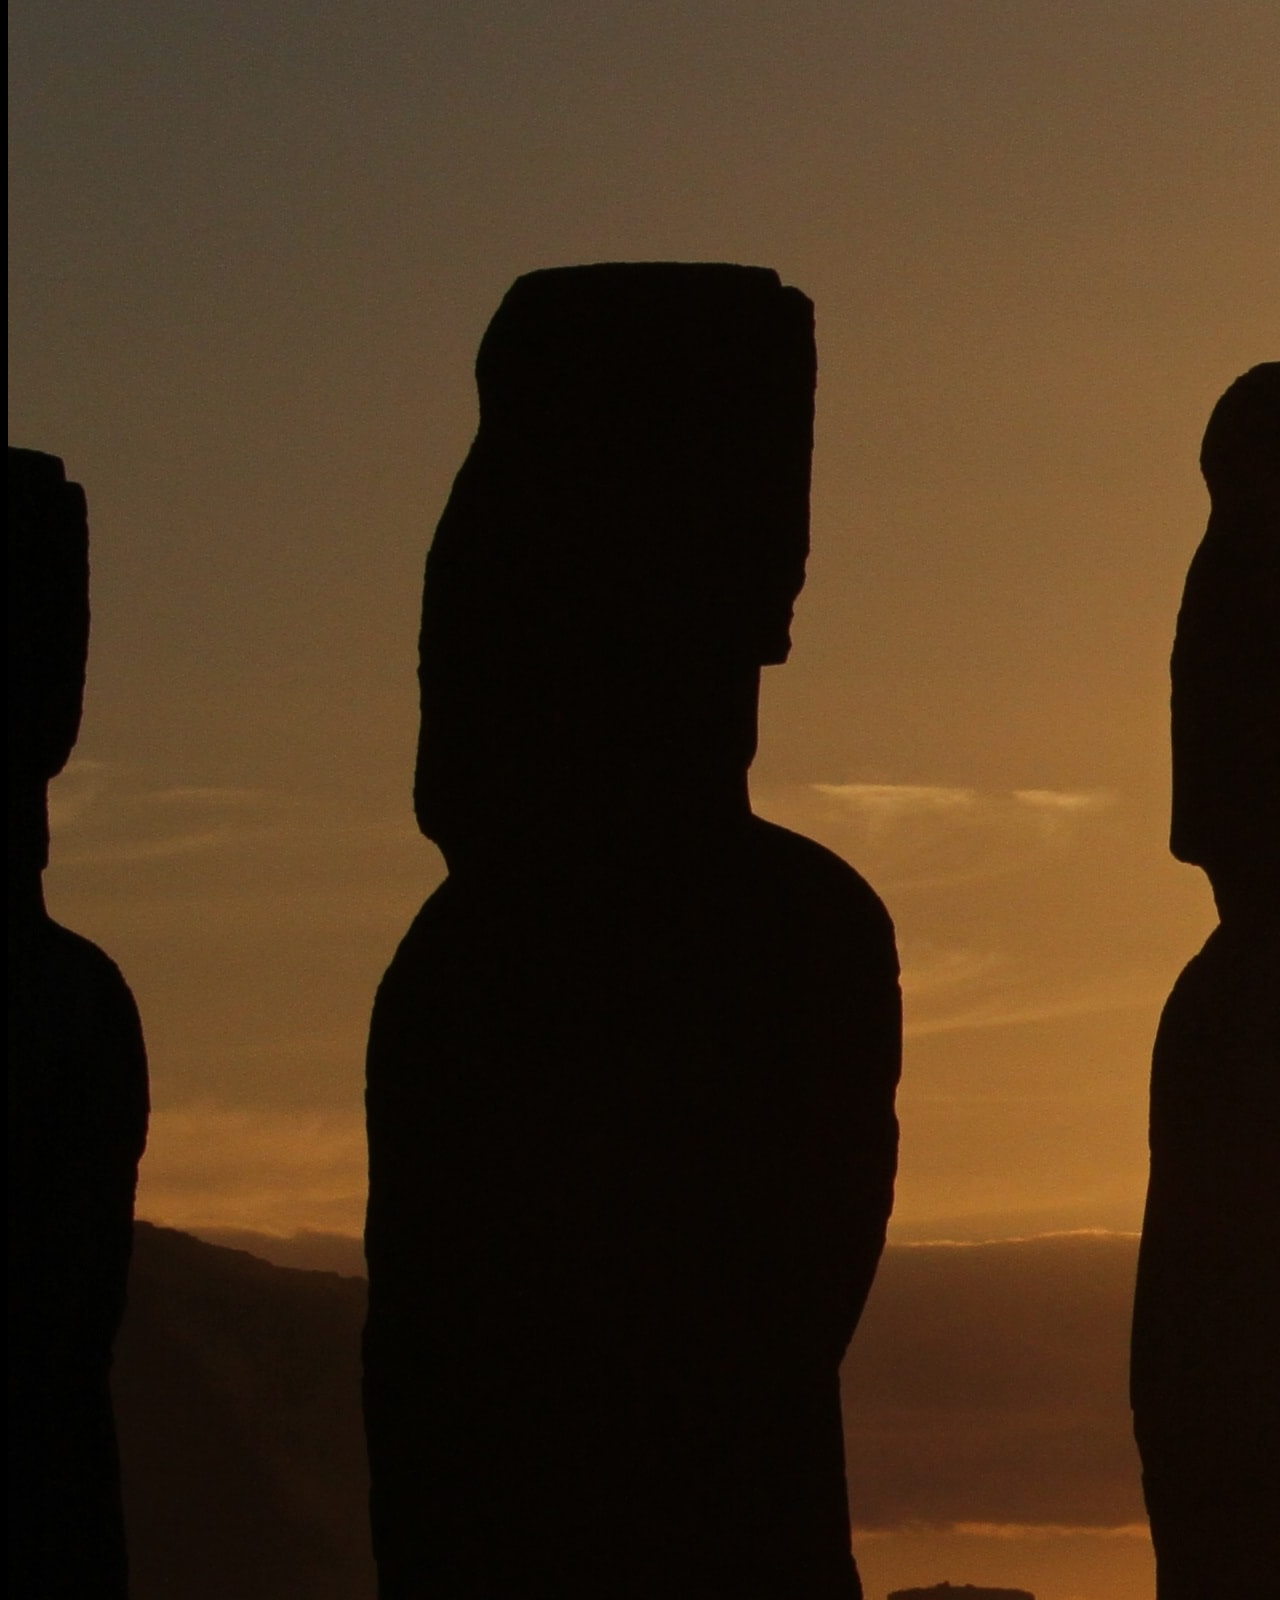
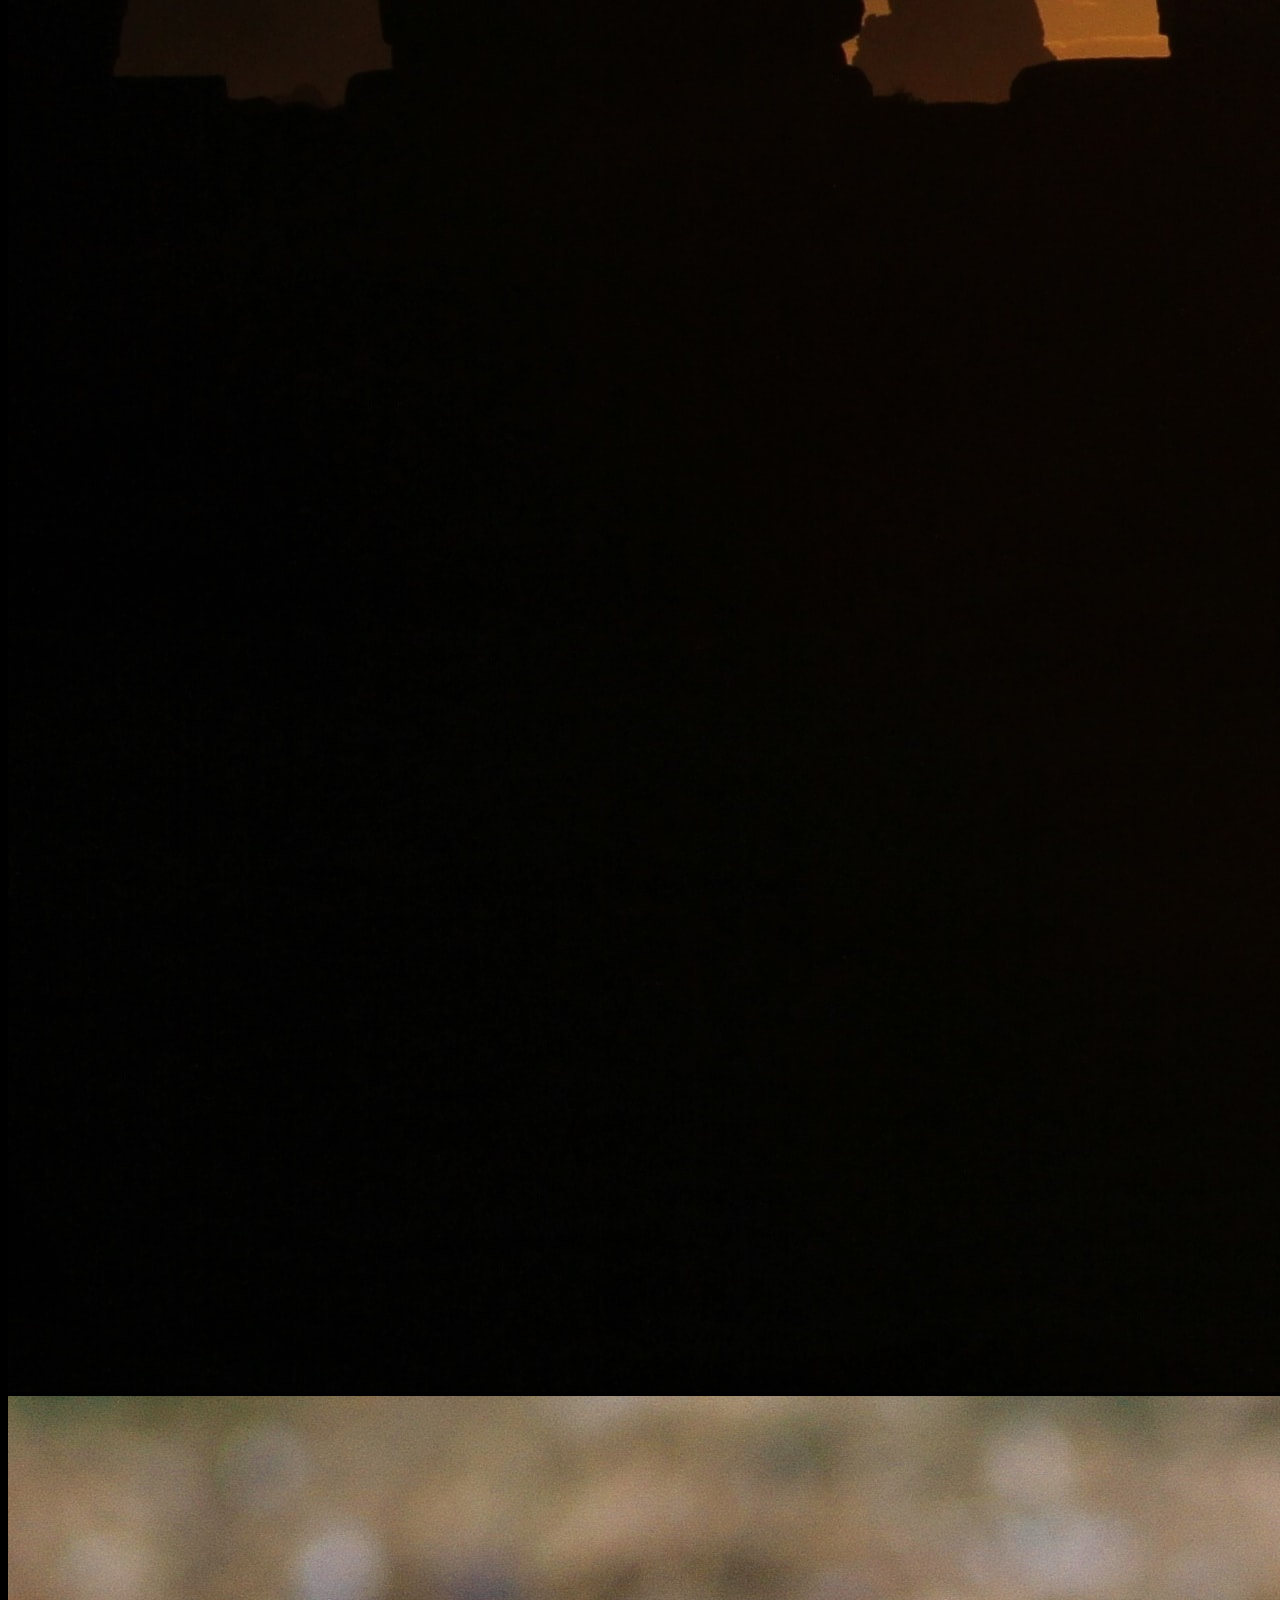
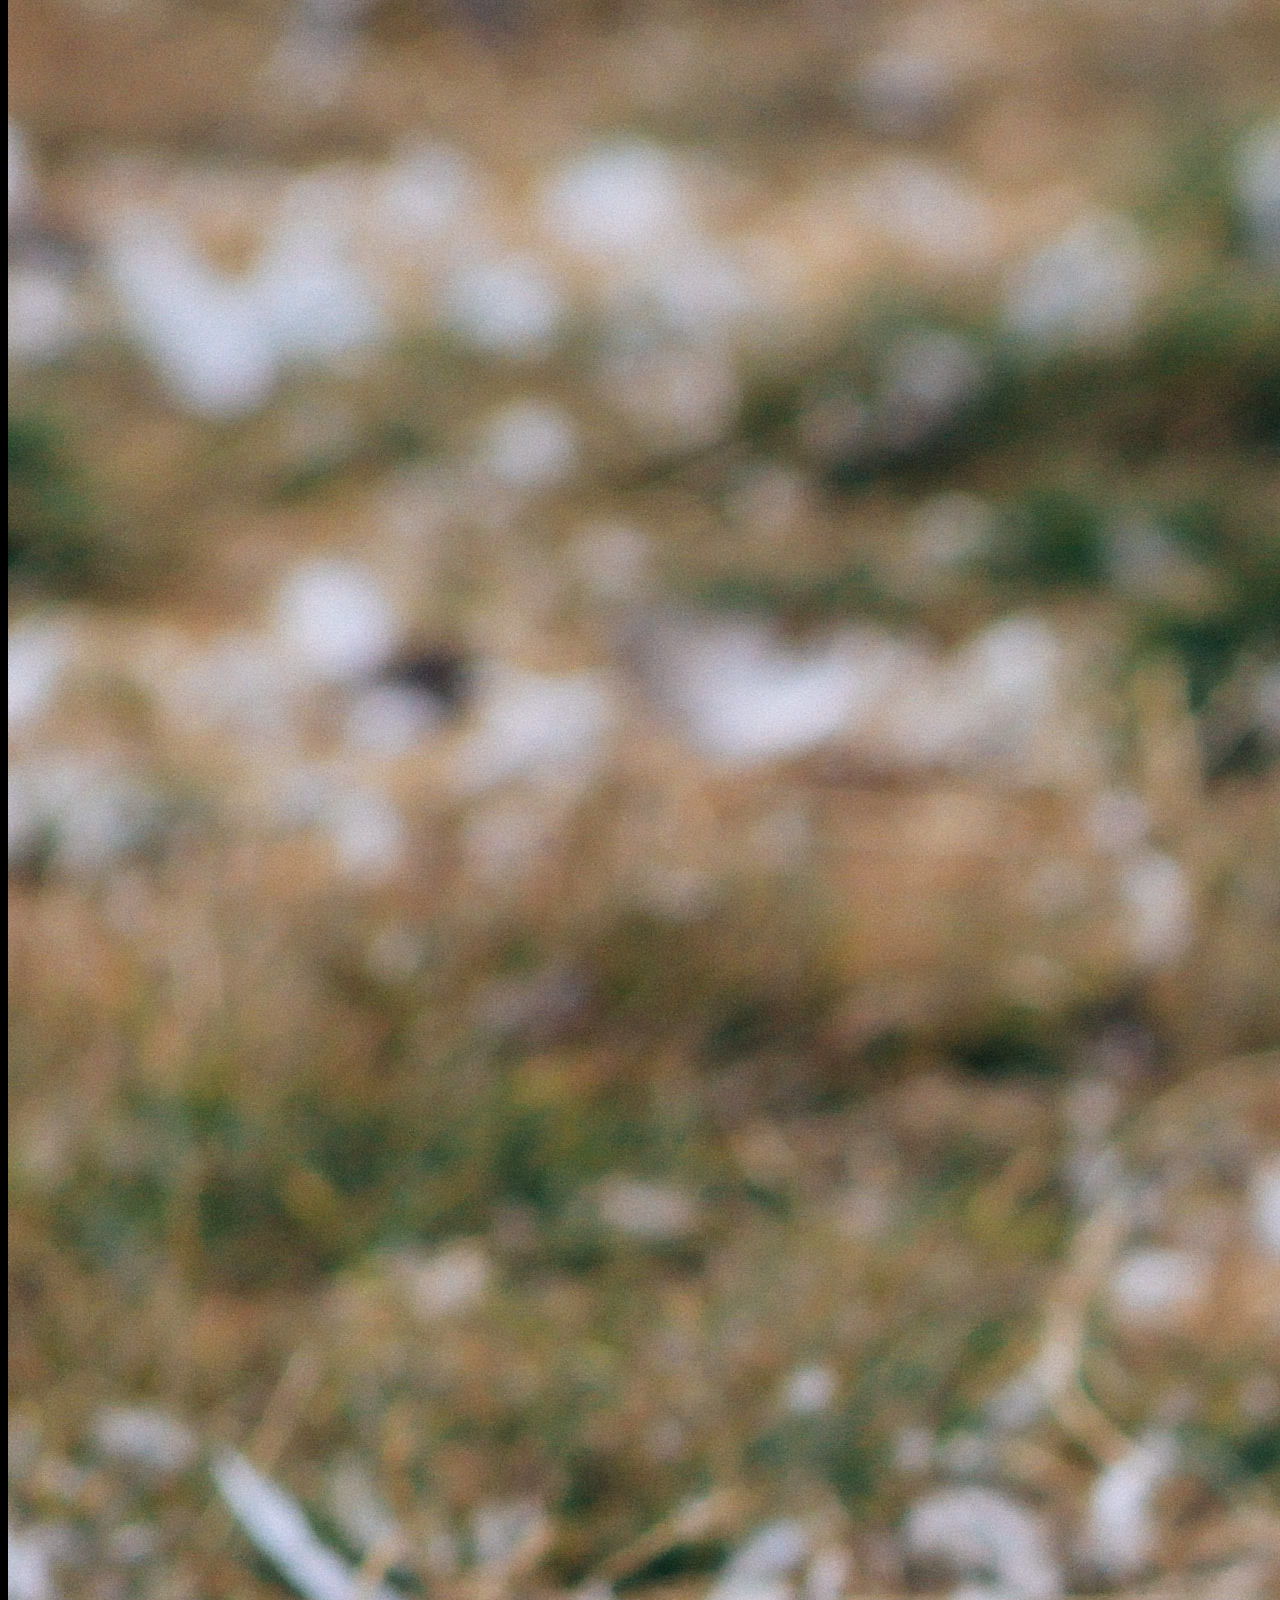
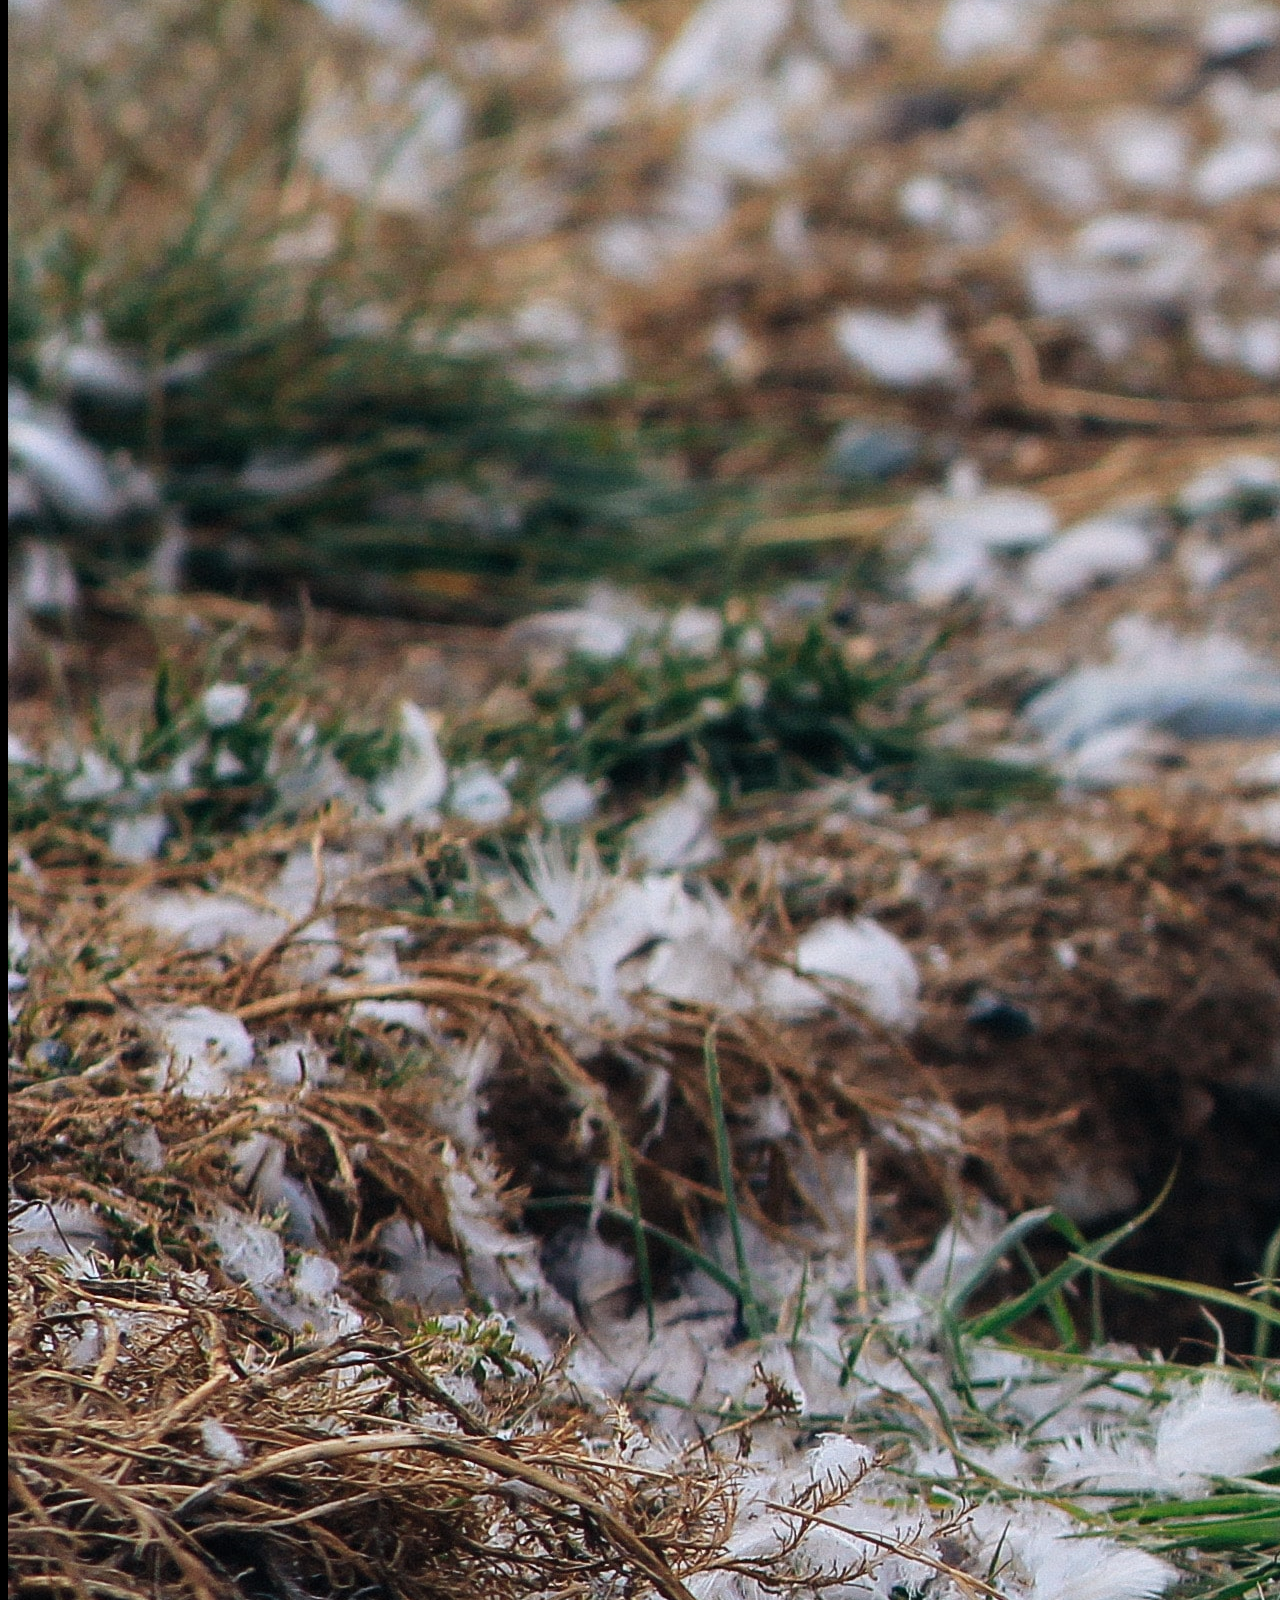
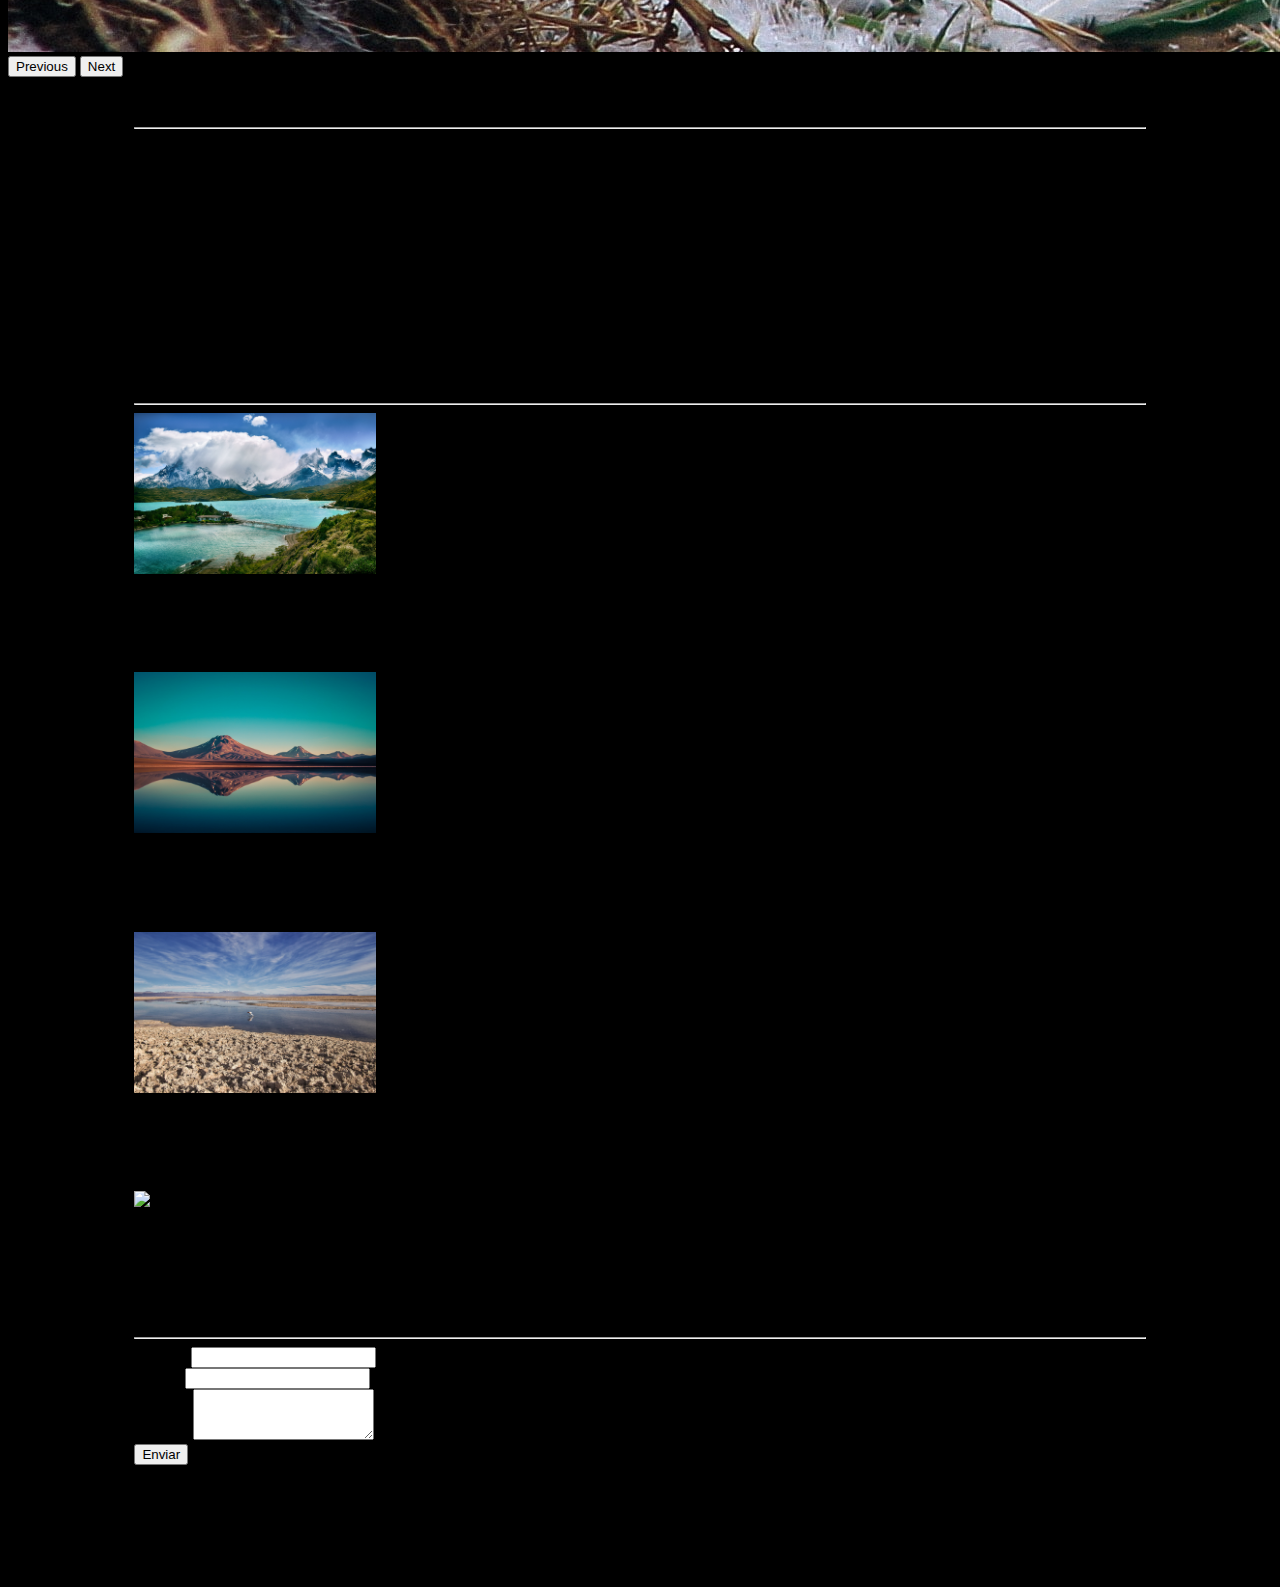
==== commit e95f7043: "implementación de tooltip a la web" ====
--- a/index.html
+++ b/index.html
@@ -1,245 +1,240 @@
 <!DOCTYPE html>
 <html lang="es">
-    <head>
-        <!-- Metas -->
-        <meta charset="UTF-8">
-        <meta http-equiv="X-UA-Compatible" content="IE=edge">
-        <meta name="viewport" content="width=device-width, initial-scale=1.0">
-        <meta name="title" content="Viajes_Chile || Desafio Latam">
-        <meta name="description" content="Sitio de Agencia de viajes --Viajes
+
+<head>
+    <!-- Metas -->
+    <meta charset="UTF-8">
+    <meta http-equiv="X-UA-Compatible" content="IE=edge">
+    <meta name="viewport" content="width=device-width, initial-scale=1.0">
+    <meta name="title" content="Viajes_Chile || Desafio Latam">
+    <meta name="description" content="Sitio de Agencia de viajes --Viajes
             Chile--, viaja a todo chile a precios modicos">
-        <meta name="author" content="Adrian Ramos">
-        <meta name="keywords" content="Viajes Chile, Quienes Somos, Contactos,
+    <meta name="author" content="Adrian Ramos">
+    <meta name="keywords" content="Viajes Chile, Quienes Somos, Contactos,
             Destacados">
 
-        <!-- Bootstraps -->
-        <link
-            href="https://cdn.jsdelivr.net/npm/bootstrap@5.1.3/dist/css/bootstrap.min.css"
-            rel="stylesheet"
-            integrity="sha384-1BmE4kWBq78iYhFldvKuhfTAU6auU8tT94WrHftjDbrCEXSU1oBoqyl2QvZ6jIW3"
-            crossorigin="anonymous">
-        <!-- Fonts -->
-        <script src="https://kit.fontawesome.com/41b8753ddc.js"
-            crossorigin="anonymous"></script>
-        <!-- icons -->
-        <script src="https://kit.fontawesome.com/41b8753ddc.js"
-            crossorigin="anonymous"></script>
-        <!-- Style -->
-        <link rel="stylesheet" href="Assets/css/style.css">
-
-        <title>Viajes_Chile ||Desafio Latam</title>
-    </head>
-    <body>
-        <!-- Header -->
-        <header>
-
-            <!-- Header Carrusel -->
-            <div id="carouselExampleControls" class="carousel slide"
-                data-bs-ride="carousel">
-                <div class="carousel-inner">
-                    <div class="carousel-item active">
-                        <img src="Assets/img/carousel1.jpg" class="d-block
+    <!-- Bootstraps -->
+    <link href="https://cdn.jsdelivr.net/npm/bootstrap@5.1.3/dist/css/bootstrap.min.css" rel="stylesheet"
+        integrity="sha384-1BmE4kWBq78iYhFldvKuhfTAU6auU8tT94WrHftjDbrCEXSU1oBoqyl2QvZ6jIW3" crossorigin="anonymous">
+    <!-- Fonts -->
+    <script src="https://kit.fontawesome.com/41b8753ddc.js" crossorigin="anonymous"></script>
+    <!-- icons -->
+    <script src="https://kit.fontawesome.com/41b8753ddc.js" crossorigin="anonymous"></script>
+    <!-- Style -->
+    <link rel="stylesheet" href="Assets/css/style.css">
+
+    <title>Viajes_Chile ||Desafio Latam</title>
+</head>
+
+<body>
+    <!-- Header -->
+    <header>
+        <!-- Nav -->
+        <nav class="navbar navbar-expand-lg navbar-dark text-white fixed-top">
+            <div class="container-fluid">
+                <!-- logo empresa -->
+                <img src="Assets/img/viajes.svg" alt="" width="30" height="24" class="d-inline-block align-text-top ">
+                Viajes Chile
+                <button class="navbar-toggler" type="button" data-bs-toggle="collapse" data-bs-target="#navbarNav"
+                    aria-controls="navbarNav" aria-expanded="false" aria-label="Toggle navigation">
+                    <span class="navbar-toggler-icon"></span>
+                </button>
+                <div class="collapse navbar-collapse
+                                justify-content-end" id="navbarNav">
+                    <ul class="navbar-nav ">
+                        <li class="nav-item">
+                            <a class="nav-link active" aria-current="page" href="#">Inicio</a>
+                        </li>
+                        <li class="nav-item">
+                            <a class="nav-link" href="#Quienes_somos">Quienes Somos</a>
+                        </li>
+                        <li class="nav-item">
+                            <a class="nav-link" href="#Destacados">Destacados</a>
+                        </li>
+                        <li class="nav-item">
+                            <a class="nav-link" href="#Contacto">Contacto</a>
+                        </li>
+                    </ul>
+                </div>
+            </div>
+        </nav>
+        <!-- Fin Nav -->
+
+        <!-- Header Carrusel -->
+        <div id="carouselExampleControls" class="carousel slide" data-bs-ride="carousel">
+            <div class="carousel-inner">
+                <div class="carousel-item active">
+                    <img src="Assets/img/carousel1.jpg" class="d-block
                             w-100" alt="Imagen_zona_Norte">
-                    </div>
-                    <div class="carousel-item">
-                        <img src="Assets/img/carousel2.jpg" class="d-block
+                </div>
+                <div class="carousel-item">
+                    <img src="Assets/img/carousel2.jpg" class="d-block
                             w-100" alt="Imagen_zona_central_Isla_de_pascua">
-                    </div>
-                    <div class="carousel-item">
-                        <img src="Assets/img/carousel3.jpg" class="d-block
+                </div>
+                <div class="carousel-item">
+                    <img src="Assets/img/carousel3.jpg" class="d-block
                             w-100" alt="Imagen_zona_austral_">
-                    </div>
-                </div>
-                <!-- Nav -->
-                <div class="carousel-caption top-0">
-                    <nav class="navbar navbar-expand-lg navbar-dark">
-                        <div class="container-fluid">
-                            <!-- logo empresa -->
-                            <img src="/Assets/img/viajes.svg" alt="" width="30"
-                                height="24" class="d-inline-block align-text-top">
-                            Viajes Chile
-                            <button class="navbar-toggler" type="button"
-                                data-bs-toggle="collapse"
-                                data-bs-target="#navbarNav"
-                                aria-controls="navbarNav" aria-expanded="false"
-                                aria-label="Toggle navigation">
-                                <span class="navbar-toggler-icon"></span>
-                            </button>
-                            <div class="collapse navbar-collapse
-                                justify-content-end" id="navbarNav">
-                                <ul class="navbar-nav ">
-                                    <li class="nav-item ">
-                                        <a class="nav-link active"
-                                            aria-current="page" href="#">Inicio</a>
-                                    </li>
-                                    <li class="nav-item">
-                                        <a class="nav-link"
-                                            href="#Quienes_somos">Quienes Somos</a>
-                                    </li>
-                                    <li class="nav-item">
-                                        <a class="nav-link" href="#Destacados">Destacados</a>
-                                    </li>
-                                    <li class="nav-item">
-                                        <a class="nav-link" href="#Contacto">Contacto</a>
-                                    </li>
-                                </ul>
-                            </div>
-                        </div>
-                    </nav>
-                </div>
-                <button class="carousel-control-prev" type="button"
-                    data-bs-target="#carouselExampleControls"
-                    data-bs-slide="prev">
-                    <span class="carousel-control-prev-icon" aria-hidden="true"></span>
-                    <span class="visually-hidden">Previous</span>
-                </button>
-                <button class="carousel-control-next" type="button"
-                    data-bs-target="#carouselExampleControls"
-                    data-bs-slide="next">
-                    <span class="carousel-control-next-icon" aria-hidden="true"></span>
-                    <span class="visually-hidden">Next</span>
-                </button>
-            </div>
-
-
-        </header>
-        <!-- Section Quienes Somos -->
-
-        <section id="Quienes_somos" class="bg-black text-white">
-            <p class="text-center h3">¿Quienes Somos?</p>
-            <div class="container">
-
-                <div class="row align-items-center">
-                    <div class="col">
-                        Lorem ipsum dolor sit amet consectetur, adipisicing
-                        elit. Repellat minus possimus officia magnam quia porro
-                        quidem totam omnis eaque ad exercitationem consequuntur
-                        corrupti nulla eos, vero fuga ullam libero beatae?
-                    </div>
-                    <div class="col">
-                        Lorem ipsum dolor sit amet consectetur, adipisicing
-                        elit. Repellat minus possimus officia magnam quia porro
-                        quidem totam omnis eaque ad exercitationem consequuntur
-                        corrupti nulla eos, vero fuga ullam libero beatae?
-                    </div>
-                    <div class="col">
-                        Lorem ipsum dolor sit amet consectetur, adipisicing
-                        elit. Repellat minus possimus officia magnam quia porro
-                        quidem totam omnis eaque ad exercitationem consequuntur
-                        corrupti nulla eos, vero fuga ullam libero beatae?
-                    </div>
-                </div>
-
-            </div>
-
-        </section>
-
-
-        <!-- Section Destacados -->
-
-        <section id="Destacados" class="bg-black text-white">
-            <p class="text-center h3">Destacados</p>
-            <div class="card-group">
-                <!-- card -->
-                <div class="card">
-                    <img src="Assets/img/card1.jpg" class="card-img-top"
-                        alt="montañas_sur_de_chile">
-                    <div class="card-body bg-info">
-                        <h5 class="card-title">Chile Bello</h5>
-                        <p class="card-text">Lorem ipsum dolor sit amet
-                            consectetur adipisicing elit. Natus veritatis eum
-                            officia distinctio officiis! Cumque aperiam non
-                            voluptatem quia voluptate! Placeat libero illo
-                            fugit, dolores neque explicabo. Sequi, qui
-                            eligendi..</p>
-                    </div>
-                </div>
-                <!-- card -->
-                <div class="card">
-                    <img src="Assets/img/card2.jpg" class="card-img-top"
-                        alt="lago_altiplano">
-                    <div class="card-body bg-info">
-                        <h5 class="card-title">Chile Bello</h5>
-                        <p class="card-text">Lorem ipsum dolor sit amet
-                            consectetur adipisicing elit. Natus veritatis eum
-                            officia distinctio officiis! Cumque aperiam non
-                            voluptatem quia voluptate! Placeat libero illo
-                            fugit, dolores neque explicabo. Sequi, qui
-                            eligendi..</p>
-                    </div>
-                </div>
-                <!-- card -->
-                <div class="card">
-                    <img src="Assets/img/card3.jpg" class="card-img-top"
-                        alt="salar_desierto">
-                    <div class="card-body bg-info">
-                        <h5 class="card-title">Chile Bello</h5>
-                        <p class="card-text">Lorem ipsum dolor sit amet
-                            consectetur adipisicing elit. Natus veritatis eum
-                            officia distinctio officiis! Cumque aperiam non
-                            voluptatem quia voluptate! Placeat libero illo
-                            fugit, dolores neque explicabo. Sequi, qui
-                            eligendi..</p>
-                    </div>
-                </div>
-                <!-- card -->
-                <div class="card">
-                    <img src="Assets/img/card4.jpg" class="card-img-top"
-                        alt="selva_desierto">
-                    <div class="card-body bg-info">
-                        <h5 class="card-title">Chile Bello</h5>
-                        <p class="card-text">Lorem ipsum dolor sit amet
-                            consectetur adipisicing elit. Natus veritatis eum
-                            officia distinctio officiis! Cumque aperiam non
-                            voluptatem quia voluptate! Placeat libero illo
-                            fugit, dolores neque explicabo. Sequi, qui
-                            eligendi..</p>
-                    </div>
-                </div>
-            </div>
-        </section>
-
-        <!-- Form / Contacto-->
-        <section id="Contacto" class="bg-black text-white">
-            <p class="text-center h3">Contacto</p>
-            <div class="mb-3">
-                <label for="exampleFormControlInput1" class="form-label">Nombre</label>
-                <input type="text" class="form-control" id="exampleFormControlInput1" required>
-              </div>
-            <div class="mb-3">
-                <label for="exampleFormControlInput1" class="form-label">Asunto</label>
-                <input type="text" class="form-control" id="exampleFormControlInput1" required>
-              </div>
-              <div class="mb-3">
-                <label for="exampleFormControlTextarea1" class="form-label">Mensaje</label>
-                <textarea class="form-control" id="exampleFormControlTextarea1" rows="3"></textarea>
-              </div>
-              <button type="submit" class="btn btn-info text-white">Enviar</button>
-        </section>
-        <!-- footer -->
-
-        <footer class="d-flex flex-wrap justify-content-between align-items-center py-3 border-top bg-info">
-            <div class="col-md-4 d-flex align-items-center">
-              <span class="text-white">Viajes Chile</span>
-            </div>
-        
-            <ul class="nav col-md-4 justify-content-end list-unstyled d-flex">
-              <li class="ms-3"><a class="text-white" href="#"><i class="fa-brands fa-square-github"></i></a></li>
-              <li class="ms-3"><a class="text-white" href="#"><i class="fa-brands fa-linkedin"></i></a></li>
-              <li class="ms-3"><a class="text-white" href="#"><i class="fa-brands fa-square-twitter"></i></a></li>
-              <li class="ms-3"><a class="text-white" href="#"><i class="fa-brands fa-square-facebook"></i></a></li>
-            </ul>
-          </footer>
-
-        <!-- Scripts -->
-        <script
-            src="https://cdn.jsdelivr.net/npm/bootstrap@5.1.3/dist/js/bootstrap.min.js"
-            integrity="sha384-QJHtvGhmr9XOIpI6YVutG+2QOK9T+ZnN4kzFN1RtK3zEFEIsxhlmWl5/YESvpZ13"
-            crossorigin="anonymous"></script>
-        <!-- <script src="https://cdn.jsdelivr.net/npm/bootstrap@5.1.3/dist/js/bootstrap.bundle.min.js" integrity="sha384-ka7Sk0Gln4gmtz2MlQnikT1wXgYsOg+OMhuP+IlRH9sENBO0LRn5q+8nbTov4+1p" crossorigin="anonymous"></script>
-    <script src="https://cdn.jsdelivr.net/npm/@popperjs/core@2.10.2/dist/umd/popper.min.js" integrity="sha384-7+zCNj/IqJ95wo16oMtfsKbZ9ccEh31eOz1HGyDuCQ6wgnyJNSYdrPa03rtR1zdB" crossorigin="anonymous"></script> -->
-        <!-- Scripts funciones adicionales -->
-        <script src="Assets/js/Metodo_carrusel.js"></script>
-
-    </body>
+                </div>
+            </div>
+            <button class="carousel-control-prev" type="button" data-bs-target="#carouselExampleControls"
+                data-bs-slide="prev">
+                <span class="carousel-control-prev-icon" aria-hidden="true"></span>
+                <span class="visually-hidden">Previous</span>
+            </button>
+            <button class="carousel-control-next" type="button" data-bs-target="#carouselExampleControls"
+                data-bs-slide="next">
+                <span class="carousel-control-next-icon" aria-hidden="true"></span>
+                <span class="visually-hidden">Next</span>
+            </button>
+        </div>
+        <!-- fin Carrusel -->
+
+    </header>
+    <!--Fin Header  -->
+
+    <!-- Section Quienes Somos -->
+
+    <section id="Quienes_somos" class="bg-black text-white my-5 ">
+        <p class="text-center h3 ">¿Quienes Somos?</p>
+        <hr>
+        <div class="row ">
+            <div class="col-6 col-md-4 "><i class="fa-solid fa-plane d-block bg-info text-center p-1"></i> Lorem ipsum
+                dolor sit amet consectetur adipisicing elit. Enim at voluptas temporibus? Ad odio, nam odit consequatur
+                dolor sint accusamus voluptas magnam iure qui obcaecati consectetur nihil deserunt molestias optio.
+                Lorem ipsum dolor sit amet Lorem ipsum dolor sit amet consectetur adipisicing elit. Natus veritatis eum
+                officia distinctio officiis! Cumque aperiam non optio. Lorem ipsum dolor sit amet Lorem ipsum dolor sit
+                amet consectetur adipisicing elit. Natus veritatis eum officia distinctio officiis! Cumque aperiam non
+            </div>
+            <div class="col-6 col-md-4 ">Lorem ipsum dolor sit amet consectetur adipisicing elit. Enim at voluptas
+                temporibus? Ad odio, nam odit consequatur dolor sint accusamus voluptas magnam iure qui obcaecati
+                consectetur nihil deserunt molestias optio. consectetur adipisicing elit. Natus veritatis eum officia
+                distinctio officiis! Cumque aperiam non officia distinctio officiis! Cumque aperiam non optio. Lorem
+                ipsum dolor sit amet Lorem ipsum dolor sit amet consectetur adipisicing elit. Natus veritatis eum
+                officia distinctio officiis! Cumque aperiam non aperiam non<i
+                    class="fa-solid fa-mountain d-block bg-info text-center p-1"></i></div>
+            <div class="col-6 col-md-4 "><i class="fa-solid fa-route d-block bg-info text-center p-1"></i>Lorem ipsum
+                dolor sit amet consectetur adipisicing elit. Enim at voluptas temporibus? Ad odio, nam odit consequatur
+                dolor sint accusamus voluptas magnam iure qui obcaecati consectetur nihil deserunt molestias optio.
+                Lorem ipsum dolor sit amet Lorem ipsum dolor sit amet
+                consectetur adipisicing elit. Natus veritatis eum
+                officia distinctio officiis! Cumque aperiam nonoptio. Lorem ipsum dolor sit amet Lorem ipsum dolor sit
+                amet consectetur adipisicing elit. Natus veritatis eum officia distinctio officiis! Cumque aperiam non
+            </div>
+        </div>
+
+        <div class="content">
+    </section>
+
+    <!--fin Section Quienes Somos  -->
+
+    <!-- Section Destacados -->
+
+    <section id="Destacados" class="bg-black text-white my-5">
+        <p class="text-center h3">Destacados</p>
+        <hr>
+        <div class="card-group my-2">
+            <div class="row">
+                <!-- card -->
+                <div class="col py-2">
+                    <div class="card">
+                        <img src="Assets/img/card1.jpg" class="card-img-top" alt="montañas_sur_de_chile" data-bs-toggle="tooltip" data-bs-placement="bottom" title="montañas_sur_de_chile">
+                        <div class="card-body bg-info">
+                            <h5 class="card-title">Chile Bello</h5>
+                            <p class="card-text">Lorem ipsum dolor sit amet
+                                consectetur adipisicing elit. Natus veritatis eum
+                                officia distinctio officiis! Cumque aperiam non</p>
+                        </div>
+                    </div>
+                </div>
+                <!-- card -->
+                <div class="col">
+                    <div class="card">
+                        <img src="Assets/img/card2.jpg" class="card-img-top" alt="lago_altiplano" data-bs-toggle="tooltip" data-bs-placement="bottom" title="altiplano_chileno">
+                        <div class="card-body bg-info">
+                            <h5 class="card-title">Chile Bello</h5>
+                            <p class="card-text">Lorem ipsum dolor sit amet
+                                consectetur adipisicing elit. Natus veritatis eum
+                                officia distinctio officiis! Cumque aperiam non</p>
+                        </div>
+                    </div>
+                </div>
+                <!-- card -->
+                <div class="col">
+                    <div class="card">
+                        <img src="Assets/img/card3.jpg" class="card-img-top" alt="salar_desierto" data-bs-toggle="tooltip" data-bs-placement="bottom" title="desierto_salar">
+                        <div class="card-body bg-info">
+                            <h5 class="card-title">Chile Bello</h5>
+                            <p class="card-text">Lorem ipsum dolor sit amet
+                                consectetur adipisicing elit. Natus veritatis eum
+                                officia distinctio officiis! Cumque aperiam non</p>
+                        </div>
+                    </div>
+                </div>
+                <!-- card -->
+                <div class="col">
+                    <div class="card">
+                        <img src="Assets/img/card4.jpg" class="card-img-top" alt="selva_valdiviana" data-bs-toggle="tooltip" data-bs-placement="bottom" title="selva valdiviana">
+                        <div class="card-body bg-info">
+                            <h5 class="card-title">Chile Bello</h5>
+                            <p class="card-text">Lorem ipsum dolor sit amet
+                                consectetur adipisicing elit. Natus veritatis eum
+                                officia distinctio officiis! Cumque aperiam non</p>
+                        </div>
+                    </div>
+                </div>
+            </div>
+        </div>
+    </section>
+    <!-- Fin section Destacados -->
+
+    <!-- Form / Contacto-->
+    <section id="Contacto" class="bg-black text-white my-5">
+        <p class="text-center h3">Contacto</p>
+        <hr>
+        <div class="mb-3">
+            <label for="exampleFormControlInput1" class="form-label  ">Nombre</label>
+            <input type="text" class="form-control px-4" id="exampleFormControlInput1" required>
+        </div>
+        <div class="mb-3">
+            <label for="exampleFormControlInput1" class="form-label">Asunto</label>
+            <input type="text" class="form-control" id="exampleFormControlInput1" required>
+        </div>
+        <div class="mb-3">
+            <label for="exampleFormControlTextarea1" class="form-label">Mensaje</label>
+            <textarea class="form-control" id="exampleFormControlTextarea1" rows="3" data-bs-toggle="tooltip" data-bs-placement="bottom" title="deja aqui tu comentario"></textarea>
+        </div>
+        <button type="submit" class="btn btn-info text-white ">Enviar</button>
+    </section>
+
+    <!-- Fin Form / Contacto -->
+    </div>
+    <!-- footer -->
+
+    <footer class="d-flex flex-wrap justify-content-center align-items-center py-3 border-top bg-info">
+        <div class="col-md-4 d-flex align-items-center">
+            <span class="text-white">Viajes Chile</span>
+        </div>
+        <!-- redes sociales / uso de tooltip -->
+        <ul class="nav col-md-4 justify-content-center list-unstyled d-flex">
+            <li class="ms-3"><a class="text-white" href="#" data-bs-toggle="tooltip" data-bs-placement="bottom" title="Github" ><i class="fa-brands fa-square-github" ></i></a></li>
+            <li class="ms-3"><a class="text-white" href="#" data-bs-toggle="tooltip" data-bs-placement="bottom" title="Linkedin"><i class="fa-brands fa-linkedin" ></i></a></li>
+            <li class="ms-3"><a class="text-white" href="#" data-bs-toggle="tooltip" data-bs-placement="bottom" title="Twitter"><i class="fa-brands fa-square-twitter"></i></a></li>
+            <li class="ms-3"><a class="text-white" href="#" data-bs-toggle="tooltip" data-bs-placement="bottom" title="Facebook"><i class="fa-brands fa-square-facebook"></i></a></li>
+        </ul>
+    </footer>
+    </div>
+    <!-- Fin Footer -->
+
+    <!-- Scripts -->
+    <script src="https://cdn.jsdelivr.net/npm/@popperjs/core@2.10.2/dist/umd/popper.min.js" integrity="sha384-7+zCNj/IqJ95wo16oMtfsKbZ9ccEh31eOz1HGyDuCQ6wgnyJNSYdrPa03rtR1zdB" crossorigin="anonymous"></script>
+    <script src="https://cdn.jsdelivr.net/npm/bootstrap@5.1.3/dist/js/bootstrap.min.js"
+        integrity="sha384-QJHtvGhmr9XOIpI6YVutG+2QOK9T+ZnN4kzFN1RtK3zEFEIsxhlmWl5/YESvpZ13"
+        crossorigin="anonymous"></script>
+    <!-- <script src="https://cdn.jsdelivr.net/npm/bootstrap@5.1.3/dist/js/bootstrap.bundle.min.js" integrity="sha384-ka7Sk0Gln4gmtz2MlQnikT1wXgYsOg+OMhuP+IlRH9sENBO0LRn5q+8nbTov4+1p" crossorigin="anonymous"></script>-->
+    <script src="https://cdn.jsdelivr.net/npm/@popperjs/core@2.10.2/dist/umd/popper.min.js" integrity="sha384-7+zCNj/IqJ95wo16oMtfsKbZ9ccEh31eOz1HGyDuCQ6wgnyJNSYdrPa03rtR1zdB" crossorigin="anonymous"></script> 
+    <!-- Scripts funciones adicionales -->
+    <script src="Assets/js/Metodo_carrusel.js"></script>
+
+</body>
+
 </html>--- a/Assets/css/style.css
+++ b/Assets/css/style.css
@@ -1,12 +1,25 @@
-/* header{
-    position: relative;
-    display: inline-block;
+body, html{
+
+	background-color:black;
+}
+nav{
+	width:80%;
+	margin:0px auto;
+}
+ section{
+	
+	width:80%;
+	margin:0px auto;
+	
 }
 
-.navbar
-{
-    position: absolute;
-    top: 50%;
-    left: 50%;
-    transform: translate(-50%, -50%);
-} */
+section img{
+
+	width: 242px;
+	height: 161px;
+}
+
+footer ul li a{
+
+	white-space: nowrap;
+}
